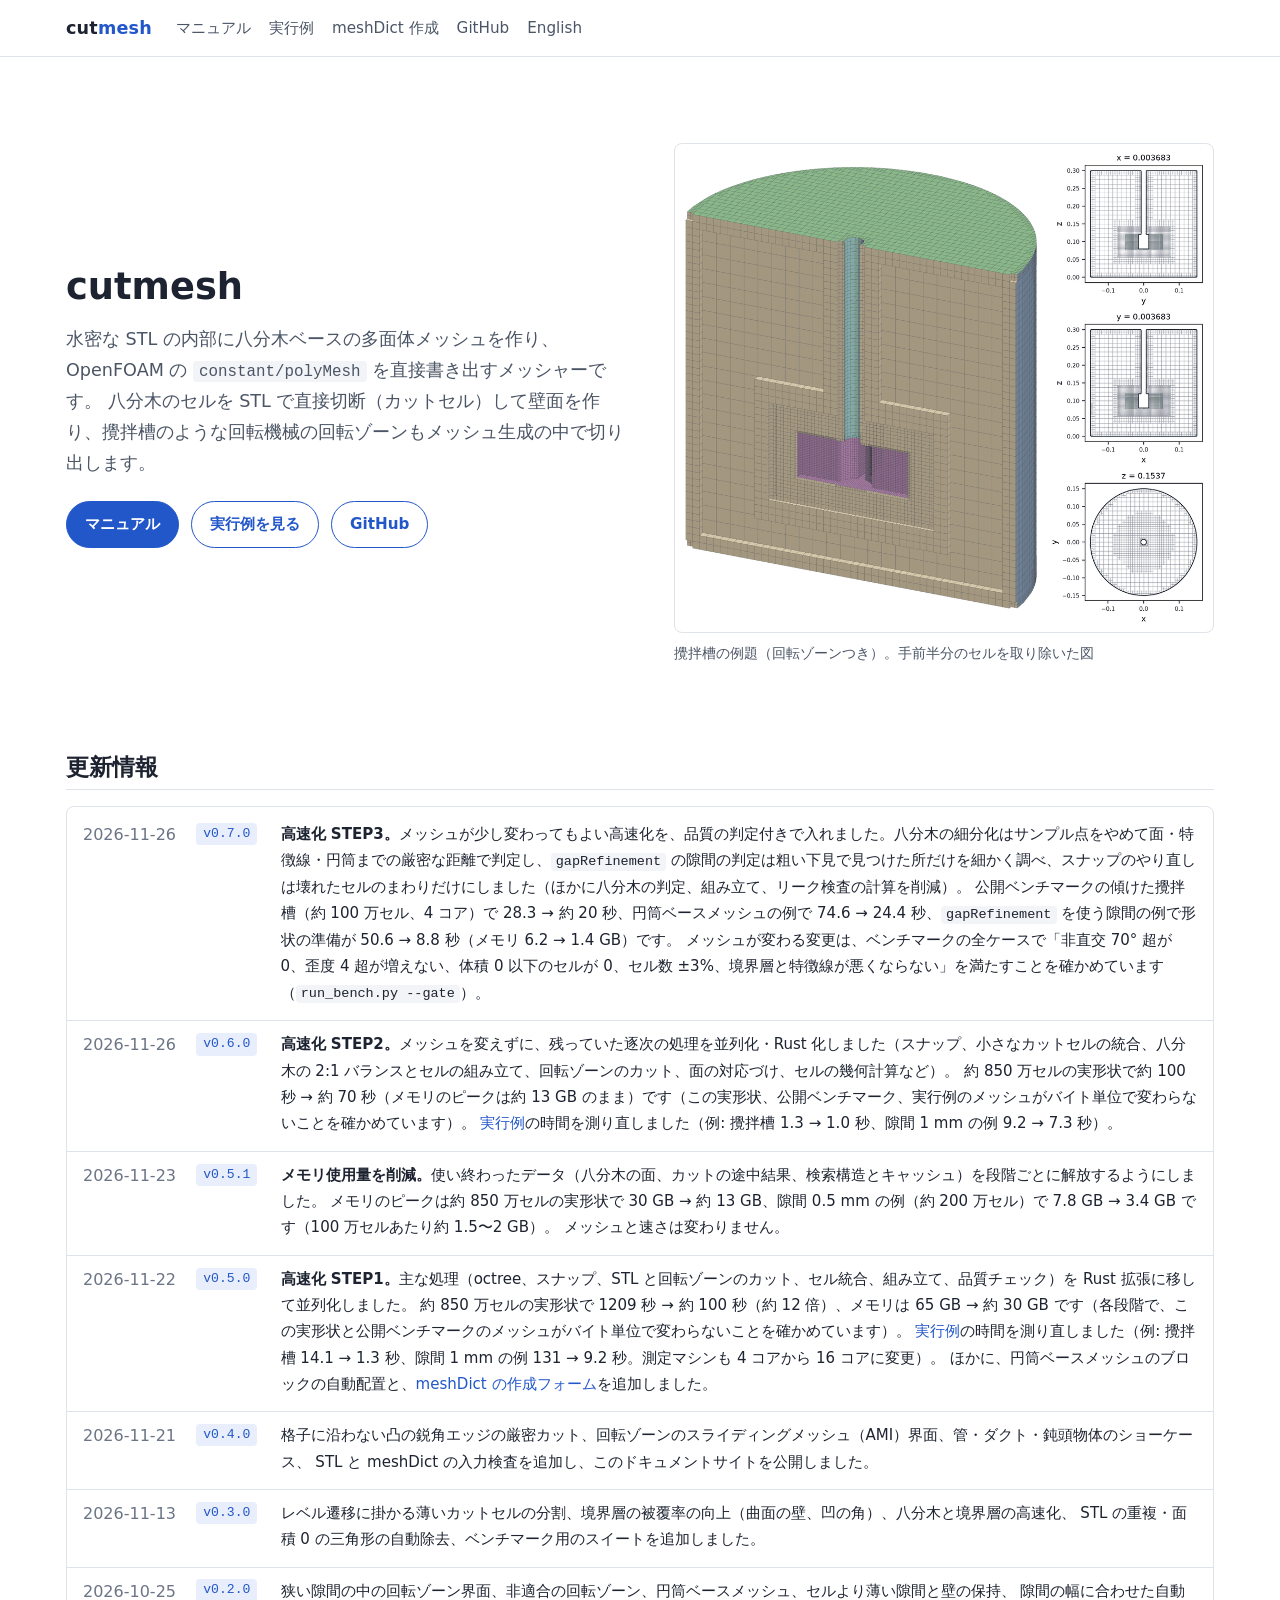
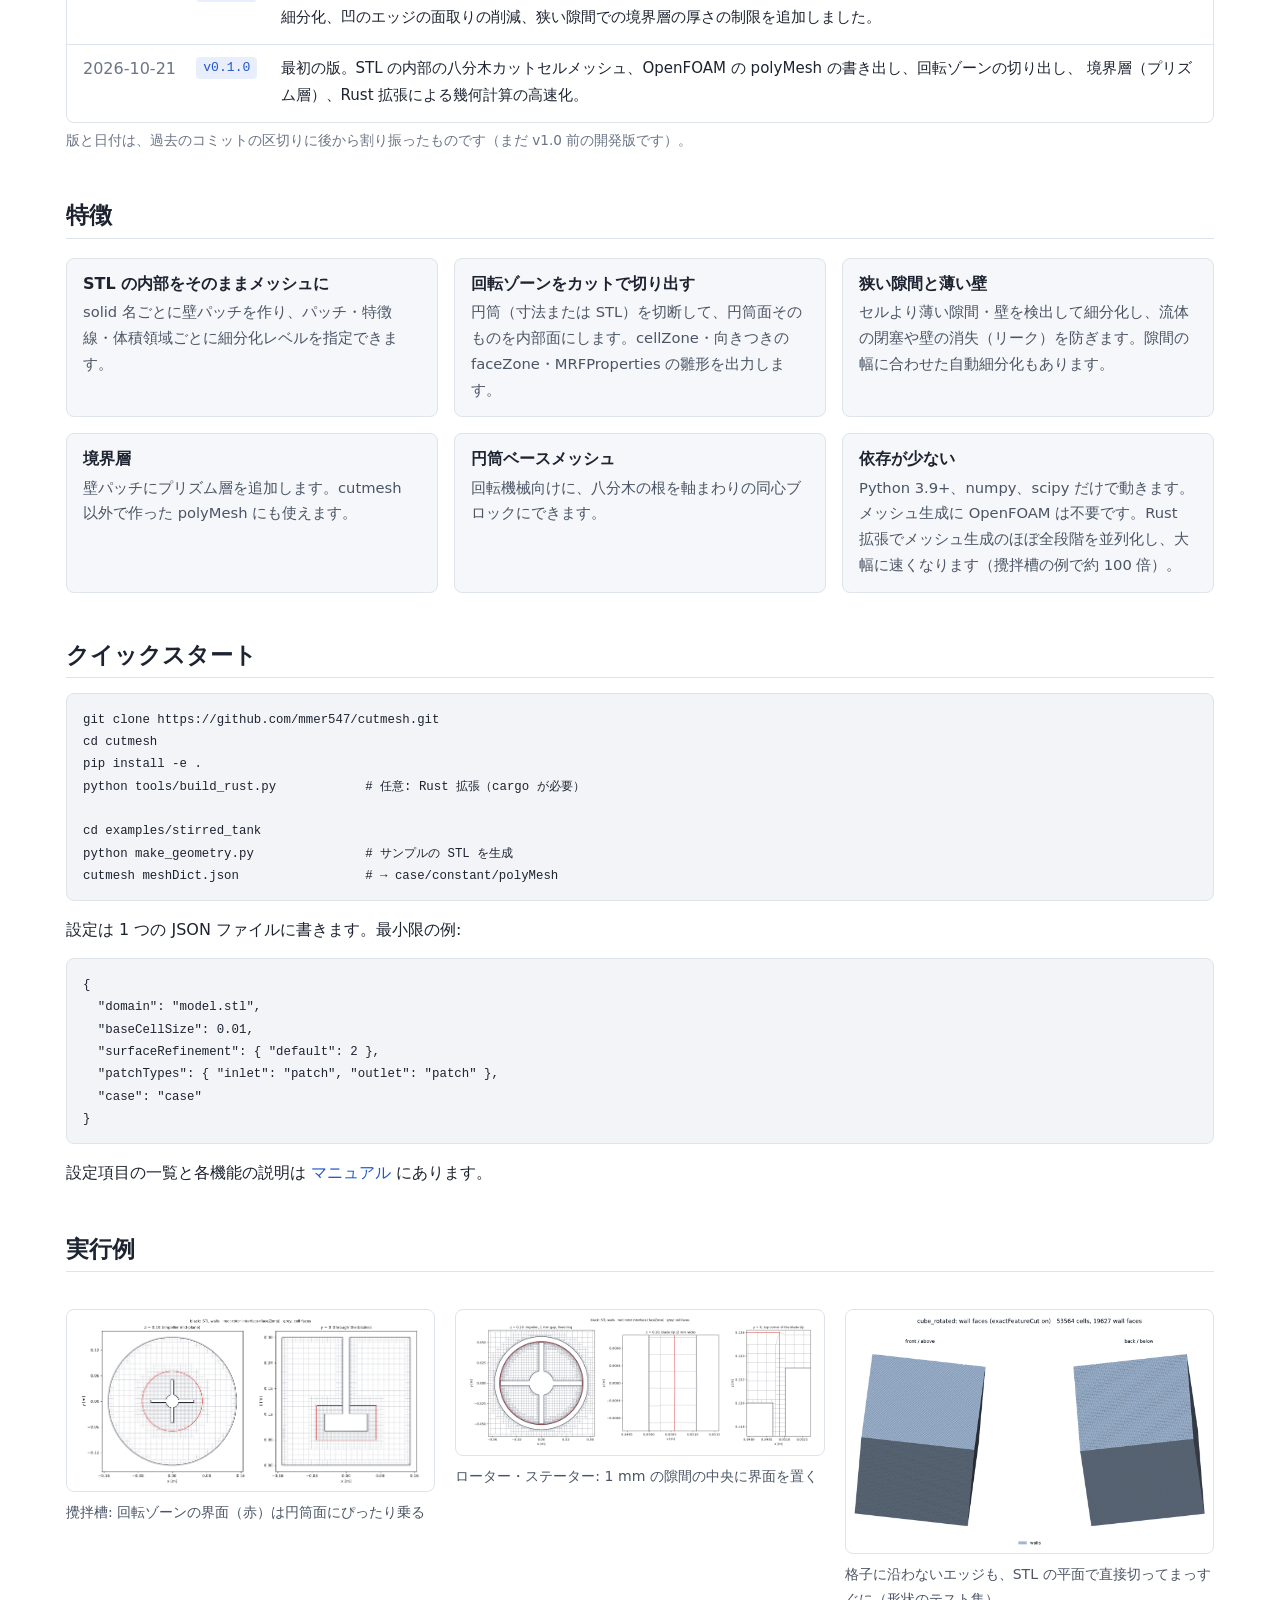
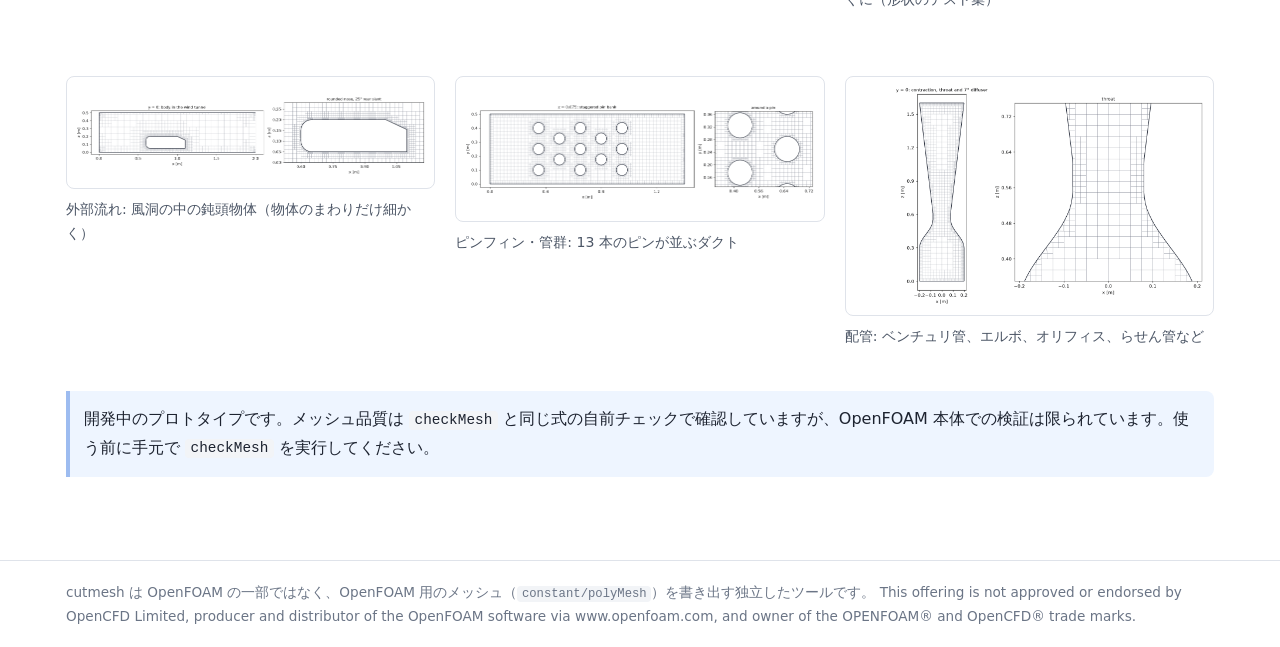
==== docs/index.html @ e9bb9ba9 "docs: v0.7.0 in the news (ja/en), READMEs and PLAN.md Co-Authored-By: Claude Opus 5.5 <noreply@anthr" ====
<!doctype html>
<html lang="ja">
<head>
<meta charset="utf-8">
<meta name="viewport" content="width=device-width, initial-scale=1">
<title>cutmesh — OpenFOAM 用の八分木カットセル・メッシャー</title>
<meta name="description" content="水密な STL の内部に八分木ベースの多面体メッシュを作り、OpenFOAM の polyMesh を直接書き出すメッシャー。回転ゾーン、円筒ベースメッシュ、境界層に対応">
<link rel="stylesheet" href="style.css">
<link rel="alternate" hreflang="en" href="en/index.html">
</head>
<body>
<header class="site-header"><div class="inner">
  <a class="brand" href="index.html">cut<span>mesh</span></a>
  <nav class="site-nav">
    <a href="manual.html">マニュアル</a>
    <a href="examples.html">実行例</a>
    <a href="meshdict.html">meshDict 作成</a>
    <a href="https://github.com/mmer547/cutmesh">GitHub</a>
    <a href="en/index.html" lang="en" hreflang="en">English</a>
  </nav>
</div></header>

<main class="page">
<section class="hero">
  <div>
    <h1>cutmesh</h1>
    <p class="lead">水密な STL の内部に八分木ベースの多面体メッシュを作り、OpenFOAM の <code>constant/polyMesh</code> を直接書き出すメッシャーです。
    八分木のセルを STL で直接切断（カットセル）して壁面を作り、攪拌槽のような回転機械の回転ゾーンもメッシュ生成の中で切り出します。</p>
    <div class="actions">
      <a class="btn primary" href="manual.html">マニュアル</a>
      <a class="btn" href="examples.html">実行例を見る</a>
      <a class="btn" href="https://github.com/mmer547/cutmesh">GitHub</a>
    </div>
  </div>
  <figure>
    <a class="img" href="examples.html#tank"><img src="images/tank_cut.png" alt="攪拌槽のメッシュの 3D 断面図。槽、シャフト、4 枚のパドル翼と、翼のまわりの細かいセル" width="996" height="908"></a>
    <figcaption>攪拌槽の例題（回転ゾーンつき）。手前半分のセルを取り除いた図</figcaption>
  </figure>
</section>

<h2 id="news">更新情報</h2>
<ul class="news">
  <li><time datetime="2026-11-26">2026-11-26</time><span class="ver">v0.7.0</span>
    <p><strong>高速化 STEP3。</strong>メッシュが少し変わってもよい高速化を、品質の判定付きで入れました。八分木の細分化はサンプル点をやめて面・特徴線・円筒までの厳密な距離で判定し、<code>gapRefinement</code> の隙間の判定は粗い下見で見つけた所だけを細かく調べ、スナップのやり直しは壊れたセルのまわりだけにしました（ほかに八分木の判定、組み立て、リーク検査の計算を削減）。
    公開ベンチマークの傾けた攪拌槽（約 100 万セル、4 コア）で 28.3 → 約 20 秒、円筒ベースメッシュの例で 74.6 → 24.4 秒、<code>gapRefinement</code> を使う隙間の例で形状の準備が 50.6 → 8.8 秒（メモリ 6.2 → 1.4 GB）です。
    メッシュが変わる変更は、ベンチマークの全ケースで「非直交 70° 超が 0、歪度 4 超が増えない、体積 0 以下のセルが 0、セル数 ±3%、境界層と特徴線が悪くならない」を満たすことを確かめています（<code>run_bench.py --gate</code>）。</p></li>
  <li><time datetime="2026-11-26">2026-11-26</time><span class="ver">v0.6.0</span>
    <p><strong>高速化 STEP2。</strong>メッシュを変えずに、残っていた逐次の処理を並列化・Rust 化しました（スナップ、小さなカットセルの統合、八分木の 2:1 バランスとセルの組み立て、回転ゾーンのカット、面の対応づけ、セルの幾何計算など）。
    約 850 万セルの実形状で約 100 秒 → 約 70 秒（メモリのピークは約 13 GB のまま）です（この実形状、公開ベンチマーク、実行例のメッシュがバイト単位で変わらないことを確かめています）。
    <a href="examples.html">実行例</a>の時間を測り直しました（例: 攪拌槽 1.3 → 1.0 秒、隙間 1 mm の例 9.2 → 7.3 秒）。</p></li>
  <li><time datetime="2026-11-23">2026-11-23</time><span class="ver">v0.5.1</span>
    <p><strong>メモリ使用量を削減。</strong>使い終わったデータ（八分木の面、カットの途中結果、検索構造とキャッシュ）を段階ごとに解放するようにしました。
    メモリのピークは約 850 万セルの実形状で 30 GB → 約 13 GB、隙間 0.5 mm の例（約 200 万セル）で 7.8 GB → 3.4 GB です（100 万セルあたり約 1.5〜2 GB）。
    メッシュと速さは変わりません。</p></li>
  <li><time datetime="2026-11-22">2026-11-22</time><span class="ver">v0.5.0</span>
    <p><strong>高速化 STEP1。</strong>主な処理（octree、スナップ、STL と回転ゾーンのカット、セル統合、組み立て、品質チェック）を Rust 拡張に移して並列化しました。
    約 850 万セルの実形状で 1209 秒 → 約 100 秒（約 12 倍）、メモリは 65 GB → 約 30 GB です（各段階で、この実形状と公開ベンチマークのメッシュがバイト単位で変わらないことを確かめています）。
    <a href="examples.html">実行例</a>の時間を測り直しました（例: 攪拌槽 14.1 → 1.3 秒、隙間 1 mm の例 131 → 9.2 秒。測定マシンも 4 コアから 16 コアに変更）。
    ほかに、円筒ベースメッシュのブロックの自動配置と、<a href="meshdict.html">meshDict の作成フォーム</a>を追加しました。</p></li>
  <li><time datetime="2026-11-21">2026-11-21</time><span class="ver">v0.4.0</span>
    <p>格子に沿わない凸の鋭角エッジの厳密カット、回転ゾーンのスライディングメッシュ（AMI）界面、管・ダクト・鈍頭物体のショーケース、
    STL と meshDict の入力検査を追加し、このドキュメントサイトを公開しました。</p></li>
  <li><time datetime="2026-11-13">2026-11-13</time><span class="ver">v0.3.0</span>
    <p>レベル遷移に掛かる薄いカットセルの分割、境界層の被覆率の向上（曲面の壁、凹の角）、八分木と境界層の高速化、
    STL の重複・面積 0 の三角形の自動除去、ベンチマーク用のスイートを追加しました。</p></li>
  <li><time datetime="2026-10-25">2026-10-25</time><span class="ver">v0.2.0</span>
    <p>狭い隙間の中の回転ゾーン界面、非適合の回転ゾーン、円筒ベースメッシュ、セルより薄い隙間と壁の保持、
    隙間の幅に合わせた自動細分化、凹のエッジの面取りの削減、狭い隙間での境界層の厚さの制限を追加しました。</p></li>
  <li><time datetime="2026-10-21">2026-10-21</time><span class="ver">v0.1.0</span>
    <p>最初の版。STL の内部の八分木カットセルメッシュ、OpenFOAM の polyMesh の書き出し、回転ゾーンの切り出し、
    境界層（プリズム層）、Rust 拡張による幾何計算の高速化。</p></li>
</ul>
<p class="news-note">版と日付は、過去のコミットの区切りに後から割り振ったものです（まだ v1.0 前の開発版です）。</p>

<h2>特徴</h2>
<div class="cards">
  <div class="card"><h3>STL の内部をそのままメッシュに</h3><p>solid 名ごとに壁パッチを作り、パッチ・特徴線・体積領域ごとに細分化レベルを指定できます。</p></div>
  <div class="card"><h3>回転ゾーンをカットで切り出す</h3><p>円筒（寸法または STL）を切断して、円筒面そのものを内部面にします。cellZone・向きつきの faceZone・MRFProperties の雛形を出力します。</p></div>
  <div class="card"><h3>狭い隙間と薄い壁</h3><p>セルより薄い隙間・壁を検出して細分化し、流体の閉塞や壁の消失（リーク）を防ぎます。隙間の幅に合わせた自動細分化もあります。</p></div>
  <div class="card"><h3>境界層</h3><p>壁パッチにプリズム層を追加します。cutmesh 以外で作った polyMesh にも使えます。</p></div>
  <div class="card"><h3>円筒ベースメッシュ</h3><p>回転機械向けに、八分木の根を軸まわりの同心ブロックにできます。</p></div>
  <div class="card"><h3>依存が少ない</h3><p>Python 3.9+、numpy、scipy だけで動きます。メッシュ生成に OpenFOAM は不要です。Rust 拡張でメッシュ生成のほぼ全段階を並列化し、大幅に速くなります（攪拌槽の例で約 100 倍）。</p></div>
</div>

<h2>クイックスタート</h2>
<pre><code>git clone https://github.com/mmer547/cutmesh.git
cd cutmesh
pip install -e .
python tools/build_rust.py            # 任意: Rust 拡張（cargo が必要）

cd examples/stirred_tank
python make_geometry.py               # サンプルの STL を生成
cutmesh meshDict.json                 # → case/constant/polyMesh</code></pre>
<p>設定は 1 つの JSON ファイルに書きます。最小限の例:</p>
<pre><code>{
  "domain": "model.stl",
  "baseCellSize": 0.01,
  "surfaceRefinement": { "default": 2 },
  "patchTypes": { "inlet": "patch", "outlet": "patch" },
  "case": "case"
}</code></pre>
<p>設定項目の一覧と各機能の説明は <a href="manual.html">マニュアル</a> にあります。</p>

<h2>実行例</h2>
<div class="grid three">
  <figure>
    <a class="img" href="examples.html#tank"><img src="images/tank_slices.png" alt="攪拌槽の水平断面と鉛直断面。赤い線が回転ゾーンの界面" loading="lazy"></a>
    <figcaption>攪拌槽: 回転ゾーンの界面（赤）は円筒面にぴったり乗る</figcaption>
  </figure>
  <figure>
    <a class="img" href="examples.html#stator"><img src="images/stator_gap.png" alt="翼の先端と固定リングの間の 1 mm の隙間の拡大図" loading="lazy"></a>
    <figcaption>ローター・ステーター: 1 mm の隙間の中央に界面を置く</figcaption>
  </figure>
  <figure>
    <a class="img" href="examples.html#tilted-edges"><img src="images/shape_cube_rotated_walls.png" alt="格子に対して傾いた立方体の壁面のメッシュ。エッジがまっすぐ" loading="lazy"></a>
    <figcaption>格子に沿わないエッジも、STL の平面で直接切ってまっすぐに（形状のテスト集）</figcaption>
  </figure>
  <figure>
    <a class="img" href="examples.html#showcase"><img src="images/showcase_body_in_tunnel.png" alt="風洞の中の物体の縦断面" loading="lazy"></a>
    <figcaption>外部流れ: 風洞の中の鈍頭物体（物体のまわりだけ細かく）</figcaption>
  </figure>
  <figure>
    <a class="img" href="examples.html#showcase"><img src="images/showcase_pin_fins.png" alt="ピンの千鳥配列の水平断面" loading="lazy"></a>
    <figcaption>ピンフィン・管群: 13 本のピンが並ぶダクト</figcaption>
  </figure>
  <figure>
    <a class="img" href="examples.html#showcase"><img src="images/showcase_venturi.png" alt="ベンチュリ管の縦断面" loading="lazy"></a>
    <figcaption>配管: ベンチュリ管、エルボ、オリフィス、らせん管など</figcaption>
  </figure>
</div>

<div class="note">
  <p>開発中のプロトタイプです。メッシュ品質は <code>checkMesh</code> と同じ式の自前チェックで確認していますが、OpenFOAM 本体での検証は限られています。使う前に手元で <code>checkMesh</code> を実行してください。</p>
</div>
</main>

<footer class="site-footer"><div class="inner">
  cutmesh は OpenFOAM の一部ではなく、OpenFOAM 用のメッシュ（<code>constant/polyMesh</code>）を書き出す独立したツールです。
  This offering is not approved or endorsed by OpenCFD Limited, producer and distributor of the OpenFOAM software via www.openfoam.com,
  and owner of the OPENFOAM® and OpenCFD® trade marks.
</div></footer>
</body>
</html>
---- docs/style.css ----
/* cutmesh documentation site */
:root {
  --bg: #ffffff;
  --bg-soft: #f5f7fa;
  --bg-code: #f2f4f7;
  --fg: #1d2330;
  --fg-soft: #4b5565;
  --fg-faint: #6b7586;
  --line: #dfe3ea;
  --accent: #2257c9;
  --accent-soft: #e8eefb;
  --warn-bg: #fff6e0;
  --warn-line: #e8c46a;
  --note-bg: #eef5ff;
  --note-line: #9dbcf0;
  --radius: 8px;
  --mono: ui-monospace, "SFMono-Regular", "Cascadia Mono", Menlo, Consolas, monospace;
  --sans: system-ui, -apple-system, "Segoe UI", "Hiragino Sans", "Hiragino Kaku Gothic ProN",
          "Noto Sans JP", "Yu Gothic UI", Meiryo, sans-serif;
  color-scheme: light;
}
@media (prefers-color-scheme: dark) {
  :root:not([data-theme="light"]) {
    --bg: #12151b; --bg-soft: #1a1e26; --bg-code: #1e232c;
    --fg: #e4e7ec; --fg-soft: #b3bac6; --fg-faint: #8a93a3; --line: #2d333e;
    --accent: #7fa7ff; --accent-soft: #1f2a40;
    --warn-bg: #2d2615; --warn-line: #8a6d24; --note-bg: #17233a; --note-line: #3c5d94;
    color-scheme: dark;
  }
}
:root[data-theme="dark"] {
  --bg: #12151b; --bg-soft: #1a1e26; --bg-code: #1e232c;
  --fg: #e4e7ec; --fg-soft: #b3bac6; --fg-faint: #8a93a3; --line: #2d333e;
  --accent: #7fa7ff; --accent-soft: #1f2a40;
  --warn-bg: #2d2615; --warn-line: #8a6d24; --note-bg: #17233a; --note-line: #3c5d94;
  color-scheme: dark;
}

* { box-sizing: border-box; }
html { -webkit-text-size-adjust: 100%; scroll-padding-top: 72px; }
body {
  margin: 0; background: var(--bg); color: var(--fg);
  font-family: var(--sans); font-size: 16px; line-height: 1.75;
}
a { color: var(--accent); text-decoration: none; }
a:hover { text-decoration: underline; }
img { max-width: 100%; height: auto; display: block; }
code, pre, kbd { font-family: var(--mono); font-size: 0.9em; }
:not(pre) > code {
  background: var(--bg-code); padding: 0.1em 0.38em; border-radius: 4px; overflow-wrap: anywhere;
}
pre {
  background: var(--bg-code); border: 1px solid var(--line); border-radius: var(--radius);
  padding: 14px 16px; overflow-x: auto; line-height: 1.55; margin: 1em 0;
}
pre code { font-size: 0.86em; }
h1, h2, h3 { line-height: 1.35; margin: 2em 0 0.6em; }
h1 { font-size: 2rem; margin-top: 0.4em; }
h2 { font-size: 1.45rem; padding-bottom: 0.3em; border-bottom: 1px solid var(--line); }
h3 { font-size: 1.15rem; }
p, ul, ol { margin: 0.7em 0; }
li { margin: 0.25em 0; }

/* header */
.site-header {
  position: sticky; top: 0; z-index: 10; background: color-mix(in srgb, var(--bg) 92%, transparent);
  backdrop-filter: blur(6px); border-bottom: 1px solid var(--line);
}
.site-header .inner {
  max-width: 1180px; margin: 0 auto; padding: 6px 16px; min-height: 56px;
  display: flex; align-items: center; gap: 24px;
}
.brand { font-weight: 700; font-size: 1.1rem; color: var(--fg); letter-spacing: 0.01em; }
.brand span { color: var(--accent); }
.site-nav { display: flex; gap: 18px; flex-wrap: wrap; font-size: 0.95rem; }
.site-nav a { color: var(--fg-soft); }
.site-nav a[aria-current="page"] { color: var(--fg); font-weight: 600; }
.site-nav .gh { margin-left: auto; }
.header-spacer { flex: 1; }

/* layout */
.page { max-width: 1180px; margin: 0 auto; padding: 24px 16px 64px; }
.doc { display: grid; grid-template-columns: 220px minmax(0, 1fr); gap: 40px; }
.toc {
  position: sticky; top: 76px; align-self: start; max-height: calc(100vh - 96px); overflow-y: auto;
  font-size: 0.9rem; border-right: 1px solid var(--line); padding-right: 16px;
}
.toc strong { display: block; margin-bottom: 6px; color: var(--fg-faint); font-size: 0.78rem;
  letter-spacing: 0.06em; text-transform: uppercase; }
.toc ol { list-style: none; padding: 0; margin: 0; }
.toc li { margin: 0; }
.toc a { display: block; padding: 3px 0; color: var(--fg-soft); }
.toc ol ol a { padding-left: 12px; font-size: 0.86rem; }
.content { min-width: 0; }
.content > h2:first-child { margin-top: 0.3em; }

/* tables */
.table-wrap { overflow-x: auto; margin: 1em 0; border: 1px solid var(--line); border-radius: var(--radius); }
table { border-collapse: collapse; width: 100%; font-size: 0.9rem; }
th, td { text-align: left; vertical-align: top; padding: 8px 12px; border-bottom: 1px solid var(--line); }
th { background: var(--bg-soft); font-weight: 600; white-space: nowrap; }
tr:last-child td { border-bottom: none; }
td:first-child code { white-space: nowrap; }
td.num, th.num { text-align: right; font-variant-numeric: tabular-nums; white-space: nowrap; }

/* callouts */
.note, .warn { border-left: 4px solid; border-radius: 0 var(--radius) var(--radius) 0; padding: 10px 14px; margin: 1.2em 0; }
.note { background: var(--note-bg); border-color: var(--note-line); }
.warn { background: var(--warn-bg); border-color: var(--warn-line); }
.note p, .warn p { margin: 0.3em 0; }

/* hero */
.hero { padding: 40px 0 16px; display: grid; grid-template-columns: minmax(0, 1.05fr) minmax(0, 1fr); gap: 40px; align-items: center; }
.hero h1 { font-size: 2.3rem; margin: 0 0 0.3em; }
.hero .lead { font-size: 1.1rem; color: var(--fg-soft); }
.hero .actions { display: flex; gap: 12px; flex-wrap: wrap; margin-top: 1.4em; }
.btn {
  display: inline-block; padding: 9px 18px; border-radius: 999px; font-weight: 600; font-size: 0.95rem;
  border: 1px solid var(--accent); color: var(--accent);
}
.btn.primary { background: var(--accent); color: var(--bg); }
.btn:hover { text-decoration: none; filter: brightness(1.08); }

/* figures: mesh pictures are drawn on white, keep a white card in dark mode */
figure { margin: 1.4em 0; }
figure .img {
  background: #fff; border: 1px solid var(--line); border-radius: var(--radius); padding: 6px; overflow: hidden;
}
figure a.img { display: block; }
figcaption { font-size: 0.88rem; color: var(--fg-soft); margin-top: 8px; }
.grid { display: grid; gap: 20px; }
.grid.two { grid-template-columns: repeat(2, minmax(0, 1fr)); }
.grid.three { grid-template-columns: repeat(3, minmax(0, 1fr)); }
/* update history (top page) */
.news { list-style: none; padding: 0; margin: 1em 0 0.4em; border: 1px solid var(--line); border-radius: var(--radius); }
.news li { display: grid; grid-template-columns: 6.2em 4.4em minmax(0, 1fr); gap: 4px 14px; padding: 10px 16px; border-top: 1px solid var(--line); }
.news li:first-child { border-top: 0; }
.news time { color: var(--fg-faint); font-variant-numeric: tabular-nums; }
.news .ver { justify-self: start; align-self: start; margin-top: 0.15em; padding: 0 7px; border-radius: 4px;
  font-family: var(--mono); font-size: 0.82rem; line-height: 1.7; color: var(--accent); background: var(--accent-soft); }
.news p { margin: 0; font-size: 0.94rem; }
.news-note { margin: 0 0 1.6em; font-size: 0.85rem; color: var(--fg-faint); }

.cards { display: grid; grid-template-columns: repeat(3, minmax(0, 1fr)); gap: 16px; margin: 1.2em 0; }
.card { border: 1px solid var(--line); border-radius: var(--radius); padding: 14px 16px; background: var(--bg-soft); }
.card h3 { margin: 0 0 0.3em; font-size: 1rem; }
.card p { margin: 0; font-size: 0.92rem; color: var(--fg-soft); }

/* example sections */
.cmd-label { font-weight: 600; font-size: 0.92rem; margin: 1.1em 0 -0.4em; color: var(--fg-soft); }
.example { margin: 2.4em 0; }
.stats { display: flex; gap: 10px; flex-wrap: wrap; margin: 0.6em 0; padding: 0; list-style: none; }
.stats li { margin: 0; font-size: 0.86rem; background: var(--accent-soft); color: var(--fg); border-radius: 999px; padding: 2px 12px; }
details { border: 1px solid var(--line); border-radius: var(--radius); padding: 6px 14px; margin: 1em 0; }
details summary { cursor: pointer; font-weight: 600; font-size: 0.95rem; }
details pre { margin: 0.6em 0 0.4em; }

.site-footer { border-top: 1px solid var(--line); color: var(--fg-faint); font-size: 0.85rem; }
.site-footer .inner { max-width: 1180px; margin: 0 auto; padding: 20px 16px; }

@media (max-width: 900px) {
  .doc { grid-template-columns: minmax(0, 1fr); }
  .toc { position: static; max-height: none; border-right: none; border-bottom: 1px solid var(--line);
    padding: 0 0 12px; }
  .hero { grid-template-columns: minmax(0, 1fr); padding-top: 24px; }
  .cards, .grid.three { grid-template-columns: minmax(0, 1fr); }
  .news li { grid-template-columns: auto minmax(0, 1fr); }
  .news p { grid-column: 1 / -1; }
}
@media (max-width: 640px) {
  .grid.two { grid-template-columns: minmax(0, 1fr); }
  .hero h1 { font-size: 1.8rem; }
  h1 { font-size: 1.6rem; }
  .site-header .inner { gap: 14px; }
  .site-nav { gap: 4px 12px; font-size: 0.9rem; }
  .brand { font-size: 1rem; }
}
@media (max-width: 420px) {
  html { scroll-padding-top: 106px; }
}

/* examples: figures with a "with boundary layers" variant (switched by examples.js) */
.vfig .only-layers, .vfig.layers-on .only-plain { display: none; }
.vfig.layers-on a.img.only-layers { display: block; }
.vfig.layers-on span.only-layers { display: inline; }
.vswitch {
  display: inline-flex; border: 1px solid var(--line); border-radius: 999px; overflow: hidden;
  font-size: 0.8rem; line-height: 1.6; vertical-align: middle;
}
.vfig > .vswitch { margin-bottom: 6px; }
.vswitch button {
  border: 0; margin: 0; background: transparent; color: var(--fg-soft); padding: 2px 12px;
  font: inherit; cursor: pointer;
}
.vswitch button + button { border-left: 1px solid var(--line); }
.vswitch button[aria-pressed="true"] { background: var(--accent); color: var(--bg); }
.vswitch button:focus-visible { outline: 2px solid var(--accent); outline-offset: -2px; }
.layer-switch { display: flex; align-items: center; gap: 10px; margin: 1em 0; font-size: 0.9rem; color: var(--fg-soft); }
.layer-switch[hidden] { display: none; }

/* meshDict form (meshdict.html, meshdict.js) */
.mdf-lead { color: var(--fg-soft); max-width: 60em; }
.mdf-toolbar { display: flex; flex-wrap: wrap; align-items: center; gap: 10px 14px; margin: 1.2em 0 0.3em; }
.mdf-toolbar-sep { flex: 1; }
.mdf-filebtn { cursor: pointer; }
.mdf-filebtn:focus-within { outline: 2px solid var(--accent); outline-offset: 2px; }
button.btn { background: transparent; font: inherit; font-weight: 600; font-size: 0.95rem; cursor: pointer; }
button.btn.primary { background: var(--accent); }
.btn.mdf-plain { border-color: var(--line); color: var(--fg-soft); }
.btn.mdf-small { padding: 4px 12px; font-size: 0.85rem; }
.mdf-select { display: inline-flex; align-items: center; gap: 8px; font-size: 0.92rem; color: var(--fg-soft); }
.mdf-check { display: inline-flex; align-items: center; gap: 6px; font-size: 0.92rem; color: var(--fg-soft); cursor: pointer; }
.mdf-drop-hint { margin: 0 0 1em; font-size: 0.82rem; color: var(--fg-faint); }
.mdf select, .mdf-toolbar select, .mdf-text, .mdf-textarea {
  font: inherit; font-size: 0.92rem; color: var(--fg); background: var(--bg);
  border: 1px solid var(--line); border-radius: 6px; padding: 5px 8px; min-width: 0;
}
.mdf-text:focus, .mdf-textarea:focus, .mdf select:focus { outline: 2px solid var(--accent); outline-offset: -1px; border-color: var(--accent); }
.mdf-text:disabled { opacity: 0.5; }
.mdf-num { font-family: var(--mono); font-size: 0.88rem; }
.mdf-textarea { width: 100%; font-family: var(--mono); font-size: 0.85rem; resize: vertical; }
.mdf-bad { border-color: #d14343; }

.mdf { display: grid; grid-template-columns: minmax(0, 1fr) minmax(0, 480px); gap: 32px; align-items: start; }
.mdf-group { margin: 0 0 28px; }
.mdf-group h2 { margin: 0 0 10px; font-size: 1.2rem; display: flex; align-items: baseline; gap: 10px; }
.mdf-doc { font-size: 0.8rem; font-weight: 400; }
.mdf-field { display: grid; grid-template-columns: 210px minmax(0, 1fr); gap: 2px 16px; padding: 10px 0; border-bottom: 1px solid var(--line); }
.mdf-label { display: flex; flex-wrap: wrap; align-items: center; gap: 6px; padding-top: 4px; }
.mdf-label code { font-weight: 600; }
.mdf-req, .mdf-adv { font-size: 0.7rem; border-radius: 999px; padding: 0 7px; line-height: 1.6; }
.mdf-req { background: var(--accent); color: var(--bg); }
.mdf-adv { border: 1px solid var(--line); color: var(--fg-faint); }
.mdf-input { min-width: 0; }
.mdf-input > .mdf-text, .mdf-input > select { width: 100%; max-width: 320px; }
.mdf-help { grid-column: 2; font-size: 0.83rem; color: var(--fg-soft); line-height: 1.6; }
.mdf-default { margin-left: 8px; color: var(--fg-faint); white-space: nowrap; }
.mdf-hidden-note { font-size: 0.83rem; color: var(--fg-faint); margin: 8px 0 0; }
.mdf-vec { display: grid; grid-template-columns: repeat(3, minmax(0, 110px)); gap: 6px; }
.mdf-inline { display: flex; flex-wrap: wrap; align-items: center; gap: 10px; }
.mdf-inline .mdf-text { width: 160px; }
.mdf-map { display: grid; gap: 6px; }
.mdf-maprow { display: grid; grid-template-columns: minmax(0, 200px) minmax(0, 120px) auto; gap: 6px; align-items: center; }
.mdf-mapadd { display: flex; flex-wrap: wrap; gap: 14px; }
.mdf-link { border: 0; background: none; padding: 2px 0; color: var(--accent); font: inherit; font-size: 0.88rem; cursor: pointer; }
.mdf-link:hover { text-decoration: underline; }
.mdf-x {
  border: 1px solid var(--line); background: var(--bg); color: var(--fg-faint); border-radius: 6px;
  width: 28px; height: 28px; line-height: 1; font-size: 1rem; cursor: pointer;
}
.mdf-x:hover { color: #d14343; border-color: #d14343; }
.mdf-list .mdf-text { width: 100%; max-width: 420px; }
.mdf-chips { display: flex; flex-wrap: wrap; gap: 6px; margin-top: 6px; }
.mdf-chip {
  border: 1px solid var(--line); background: var(--bg-soft); color: var(--fg-soft); border-radius: 999px;
  padding: 1px 10px; font: inherit; font-size: 0.8rem; cursor: pointer;
}
.mdf-chip[aria-pressed="true"] { background: var(--accent); border-color: var(--accent); color: var(--bg); }

/* nested objects and lists of objects span the whole width */
.mdf-sub, .mdf-listfield { grid-template-columns: minmax(0, 1fr); }
.mdf-sub > .mdf-help, .mdf-listfield > .mdf-help { grid-column: 1; }
.mdf-subhead { display: flex; flex-wrap: wrap; align-items: center; gap: 8px 16px; }
.mdf-subhead .mdf-label { padding-top: 0; }
.mdf-subbody, .mdf-card { border-left: 3px solid var(--accent-soft); padding-left: 14px; margin-top: 6px; }
.mdf-subbody .mdf-field, .mdf-card .mdf-field { grid-template-columns: 180px minmax(0, 1fr); }
.mdf-subbody .mdf-sub, .mdf-card .mdf-sub { grid-template-columns: minmax(0, 1fr); }
.mdf-subbody .mdf-field:last-child, .mdf-card .mdf-field:last-child { border-bottom: 0; }
.mdf-card { background: var(--bg-soft); border-radius: 0 var(--radius) var(--radius) 0; padding: 8px 14px; margin: 10px 0; }
.mdf-cardhead { display: flex; justify-content: space-between; align-items: center; }
.mdf-shape { display: flex; flex-wrap: wrap; gap: 14px; align-items: center; padding: 6px 0; font-size: 0.92rem; }
.mdf-shape-label { color: var(--fg-soft); }
.mdf-listfield > .btn { justify-self: start; margin-top: 6px; }

/* output */
.mdf-out {
  position: sticky; top: 72px; border: 1px solid var(--line); border-radius: var(--radius);
  background: var(--bg-soft); padding: 12px 14px; max-height: calc(100vh - 88px); overflow: auto;
}
.mdf-out-head { display: flex; align-items: center; justify-content: space-between; gap: 8px; flex-wrap: wrap; }
.mdf-out-actions { display: flex; gap: 8px; }
.mdf-json { margin: 10px 0; max-height: 60vh; background: var(--bg); }
.mdf-cmd { margin: 4px 0 0; background: var(--bg); }
.mdf-run { font-size: 0.83rem; color: var(--fg-soft); margin: 8px 0 0; }
.mdf-issues { list-style: none; padding: 0; margin: 10px 0 0; font-size: 0.85rem; line-height: 1.5; }
.mdf-issues li { margin: 4px 0; padding: 4px 8px 4px 10px; border-left: 3px solid; border-radius: 0 6px 6px 0; overflow-wrap: anywhere; }
.mdf-issues .mdf-error { border-color: #d14343; background: color-mix(in srgb, #d14343 10%, transparent); }
.mdf-issues .mdf-warn { border-color: var(--warn-line); background: var(--warn-bg); }
.mdf-issues .mdf-info { border-color: var(--note-line); background: var(--note-bg); }
.mdf-issues .mdf-ok { border-color: #3a9a5b; background: color-mix(in srgb, #3a9a5b 10%, transparent); }

/* STL facts */
.mdf-stlinfo { border: 1px solid var(--line); border-radius: var(--radius); padding: 10px 14px; margin: 0 0 20px; background: var(--bg-soft); }
.mdf-stlhead { display: flex; justify-content: space-between; align-items: center; }
.mdf-facts { display: grid; grid-template-columns: max-content minmax(0, 1fr); gap: 2px 16px; margin: 6px 0; font-size: 0.9rem; }
.mdf-facts dt { color: var(--fg-soft); }
.mdf-facts dd { margin: 0; overflow-wrap: anywhere; }
.mdf-muted { color: var(--fg-faint); font-size: 0.85em; margin-left: 4px; }
.mdf-sugg { display: flex; flex-wrap: wrap; align-items: center; gap: 6px; font-size: 0.88rem; color: var(--fg-soft); }

@media (max-width: 1000px) {
  .mdf { grid-template-columns: minmax(0, 1fr); }
  .mdf-out { position: static; max-height: none; }
}
@media (max-width: 640px) {
  .mdf-field, .mdf-subbody .mdf-field, .mdf-card .mdf-field { grid-template-columns: minmax(0, 1fr); }
  .mdf-help { grid-column: 1; }
  .mdf-maprow { grid-template-columns: minmax(0, 1fr) minmax(0, 90px) auto; }
  .mdf-toolbar-sep { display: none; }
}
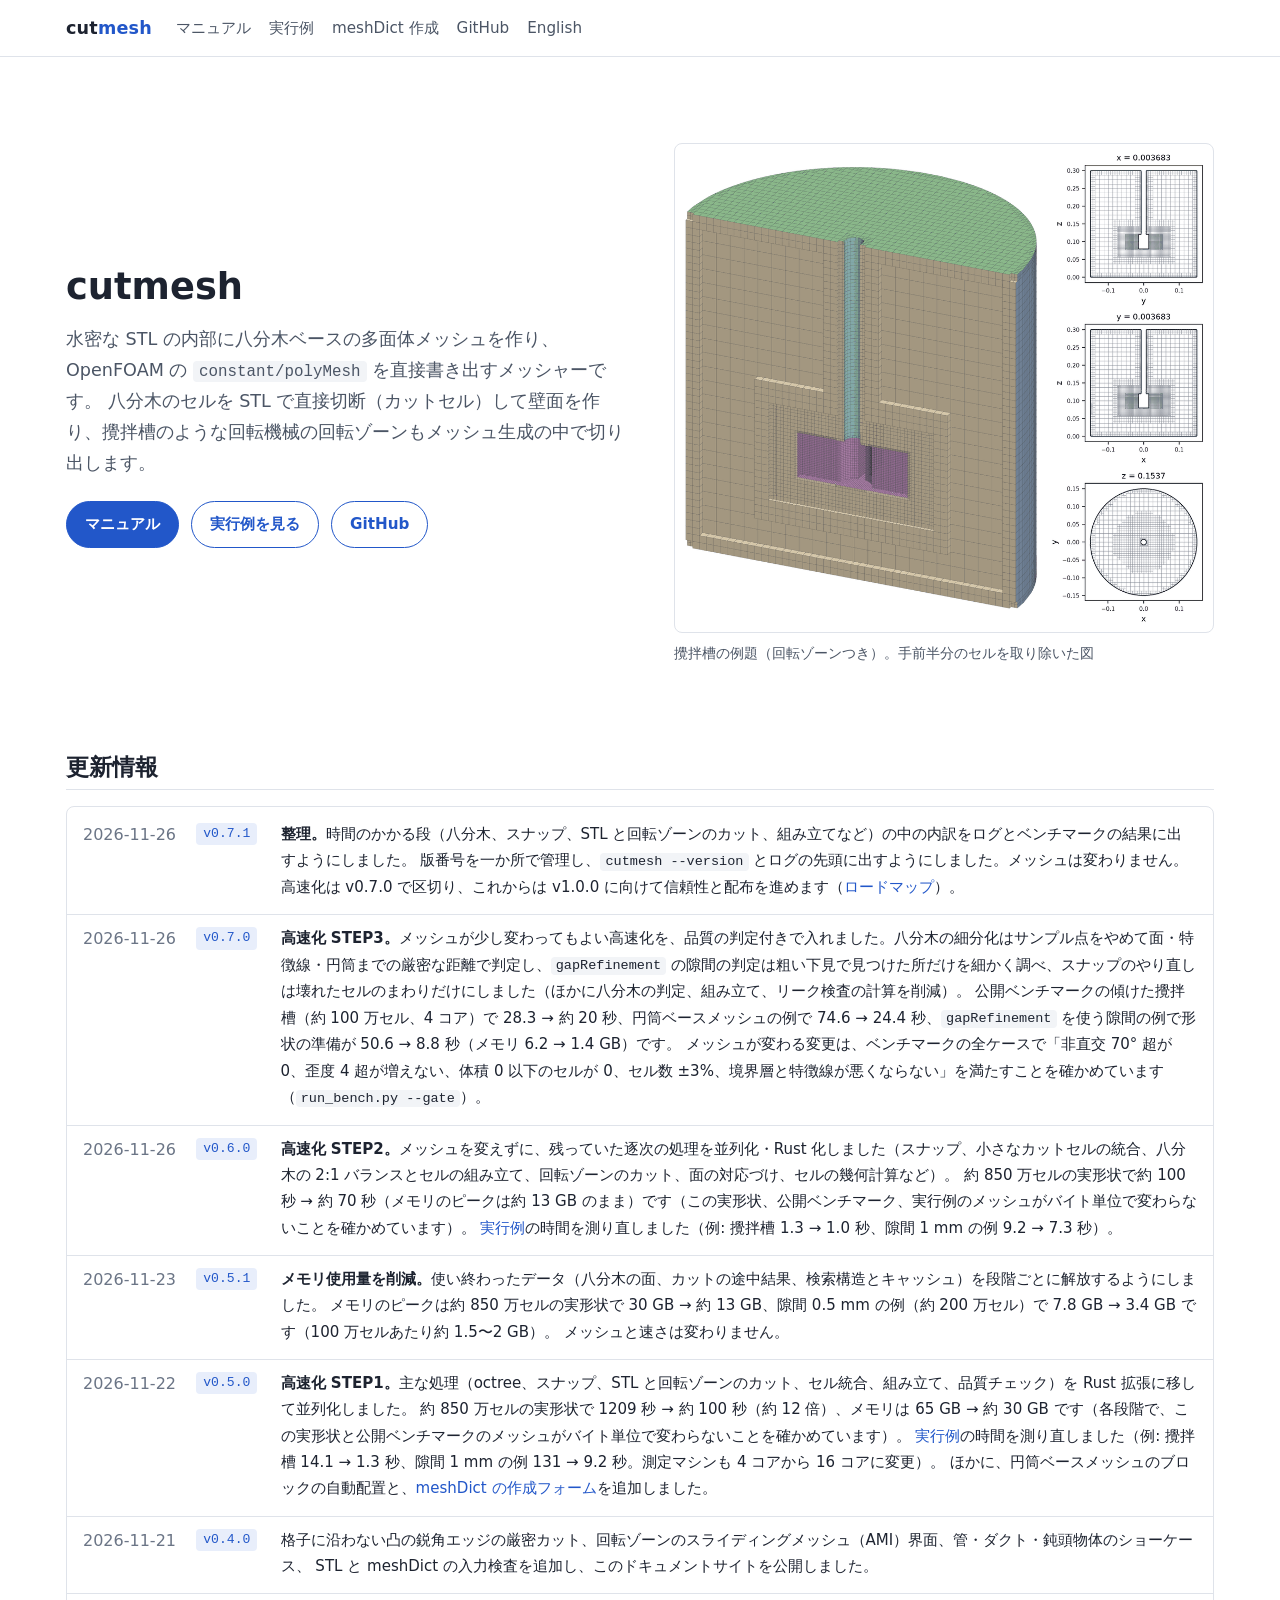
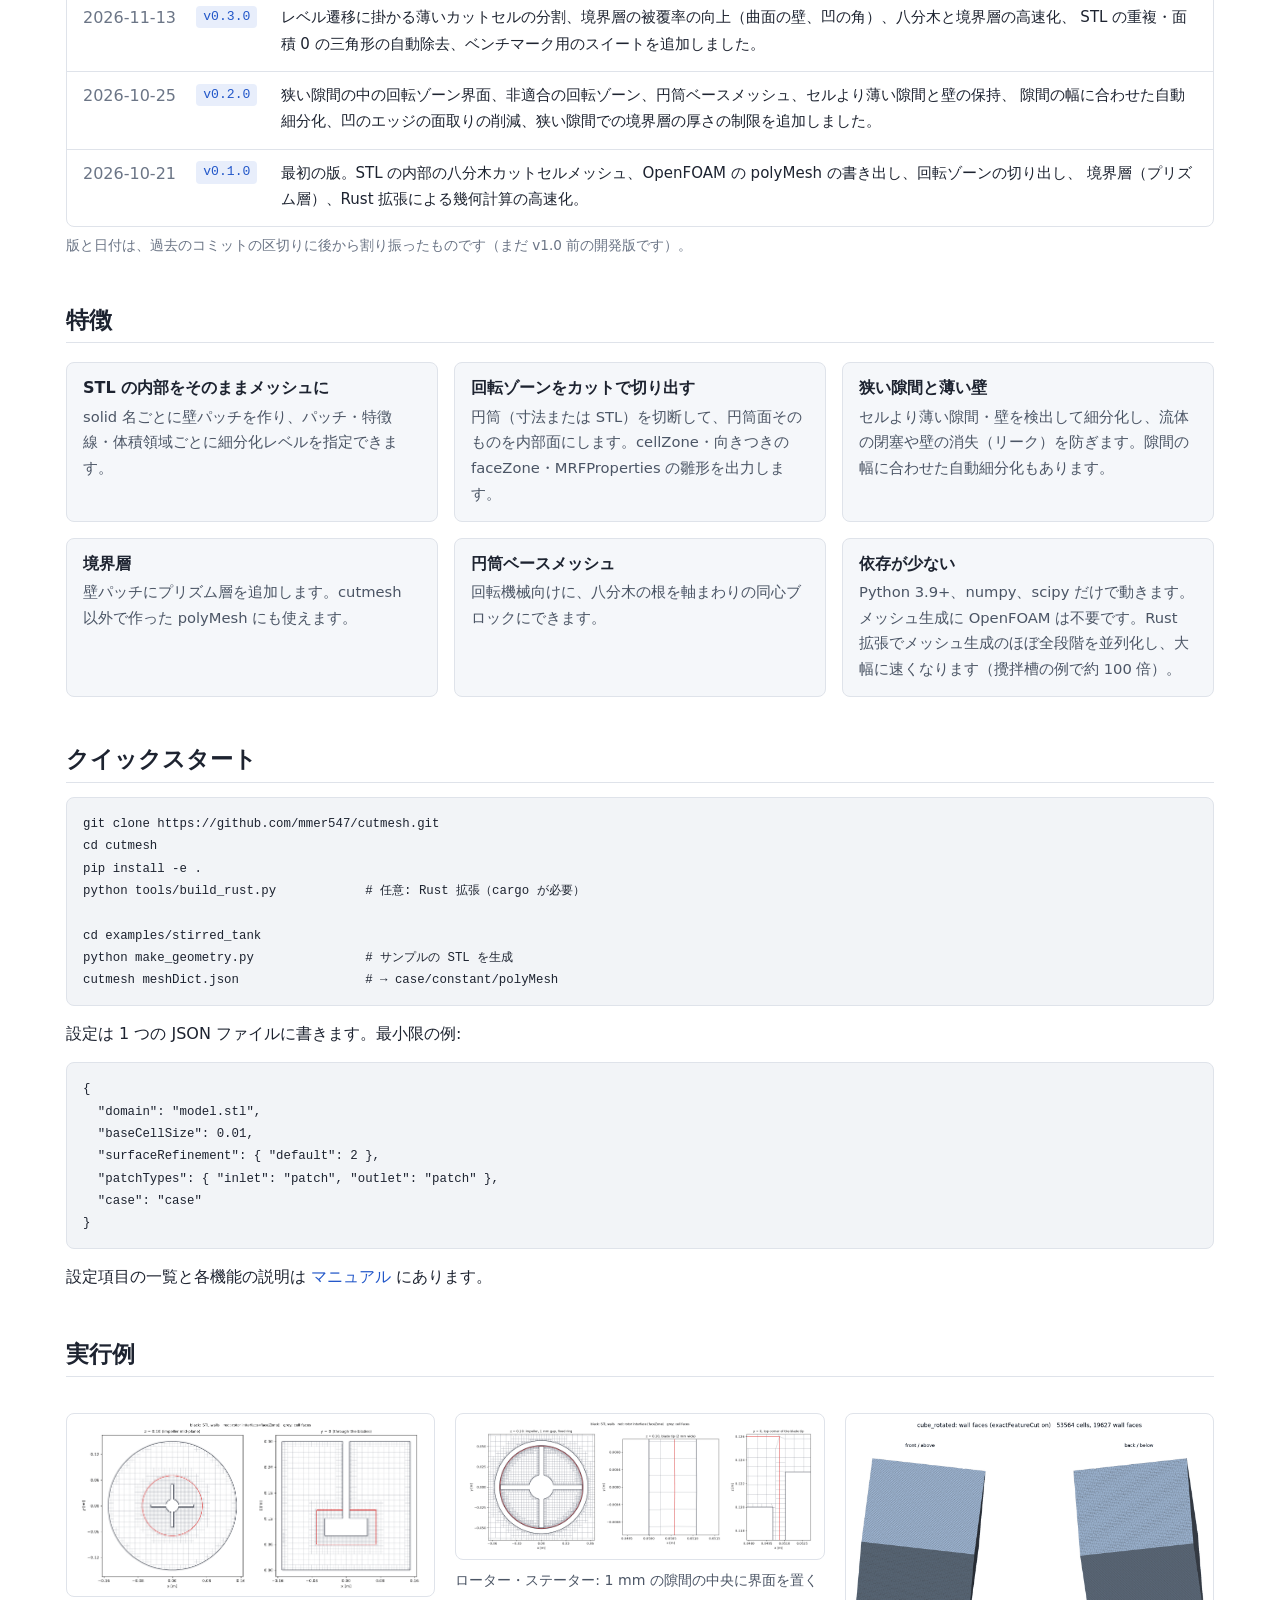
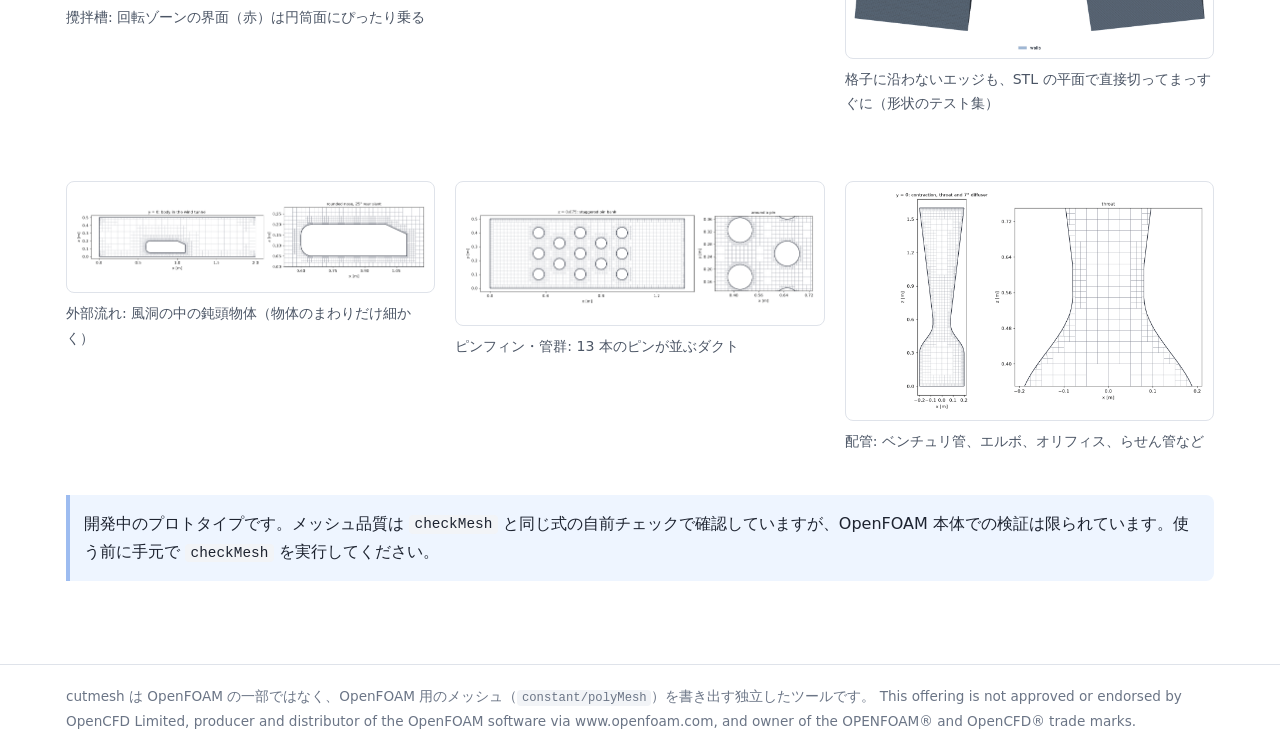
==== commit 8aa39758: "v0.7.1: the version in one place (cutmesh.__version__), --version, first log line cutmesh/__init__.p" ====
--- a/docs/index.html
+++ b/docs/index.html
@@ -40,6 +40,10 @@
 
 <h2 id="news">更新情報</h2>
 <ul class="news">
+  <li><time datetime="2026-11-26">2026-11-26</time><span class="ver">v0.7.1</span>
+    <p><strong>整理。</strong>時間のかかる段（八分木、スナップ、STL と回転ゾーンのカット、組み立てなど）の中の内訳をログとベンチマークの結果に出すようにしました。
+    版番号を一か所で管理し、<code>cutmesh --version</code> とログの先頭に出すようにしました。メッシュは変わりません。
+    高速化は v0.7.0 で区切り、これからは v1.0.0 に向けて信頼性と配布を進めます（<a href="https://github.com/mmer547/cutmesh/issues/59">ロードマップ</a>）。</p></li>
   <li><time datetime="2026-11-26">2026-11-26</time><span class="ver">v0.7.0</span>
     <p><strong>高速化 STEP3。</strong>メッシュが少し変わってもよい高速化を、品質の判定付きで入れました。八分木の細分化はサンプル点をやめて面・特徴線・円筒までの厳密な距離で判定し、<code>gapRefinement</code> の隙間の判定は粗い下見で見つけた所だけを細かく調べ、スナップのやり直しは壊れたセルのまわりだけにしました（ほかに八分木の判定、組み立て、リーク検査の計算を削減）。
     公開ベンチマークの傾けた攪拌槽（約 100 万セル、4 コア）で 28.3 → 約 20 秒、円筒ベースメッシュの例で 74.6 → 24.4 秒、<code>gapRefinement</code> を使う隙間の例で形状の準備が 50.6 → 8.8 秒（メモリ 6.2 → 1.4 GB）です。
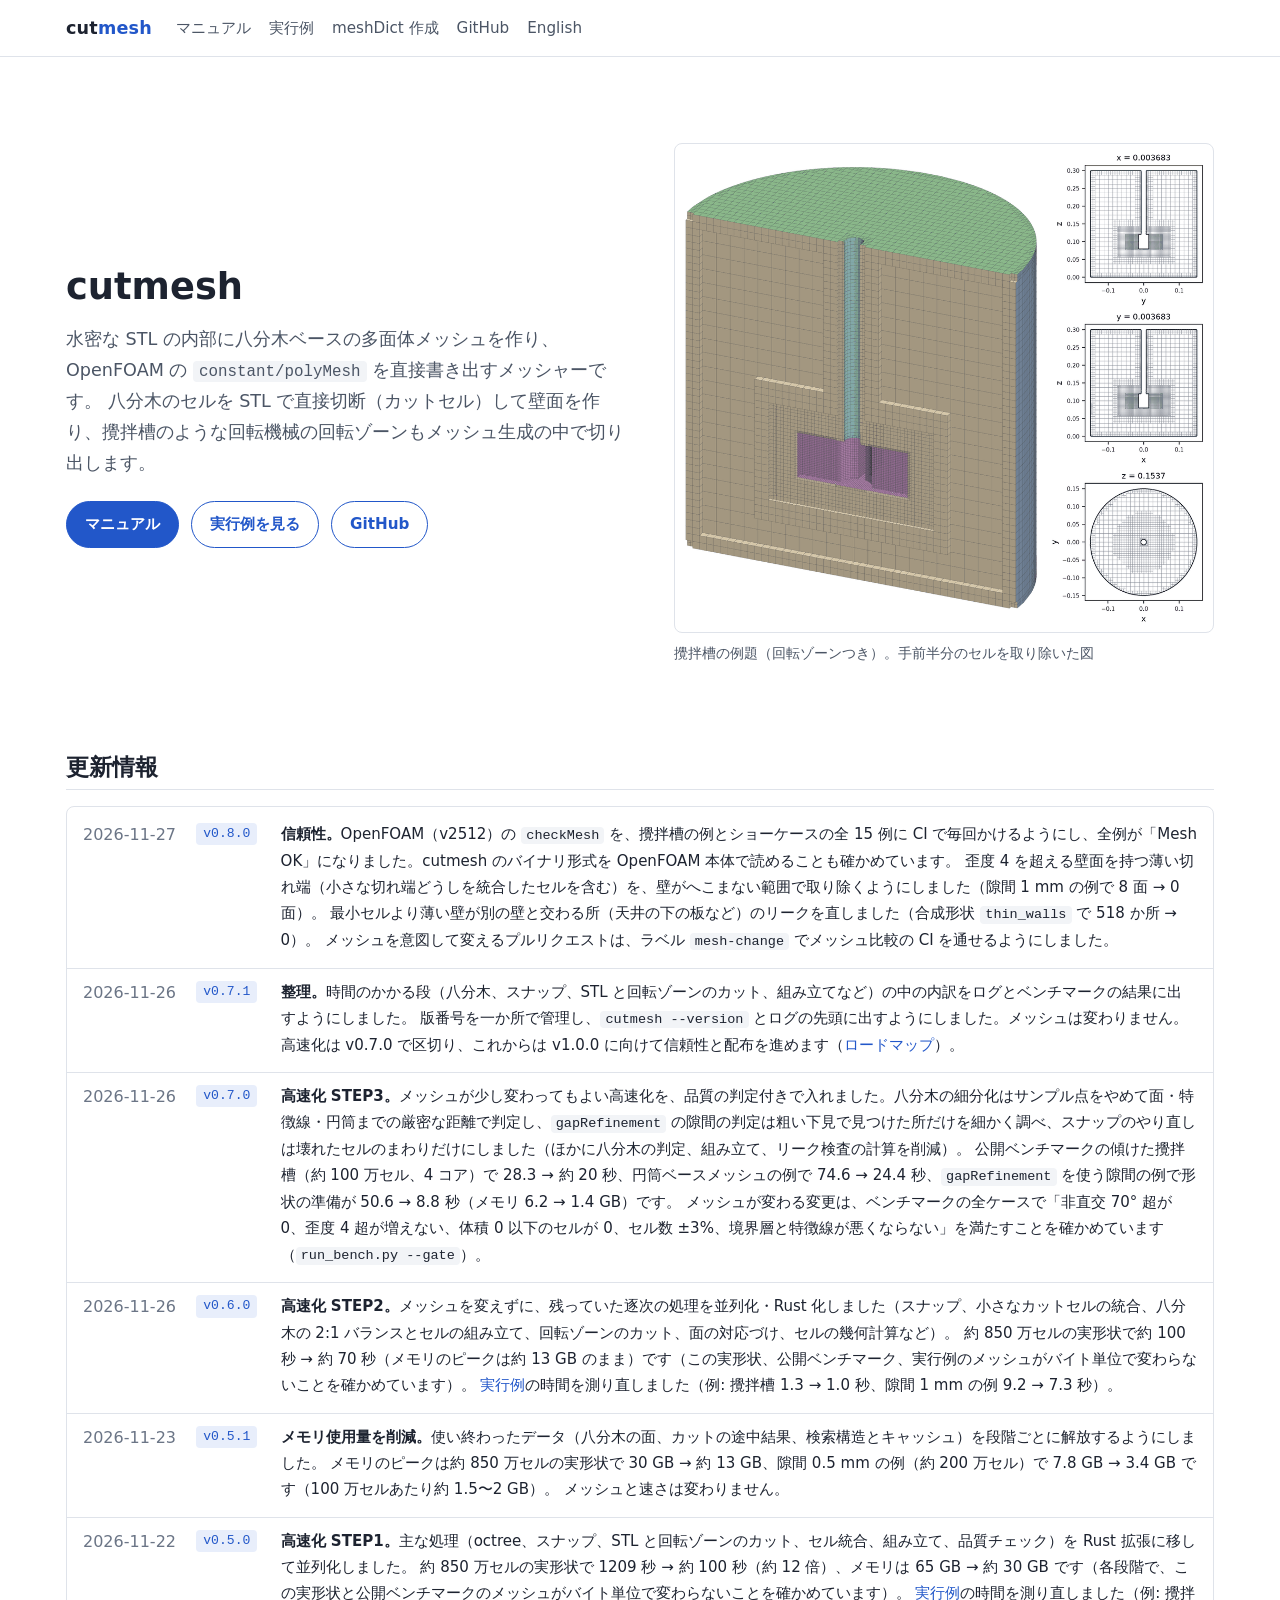
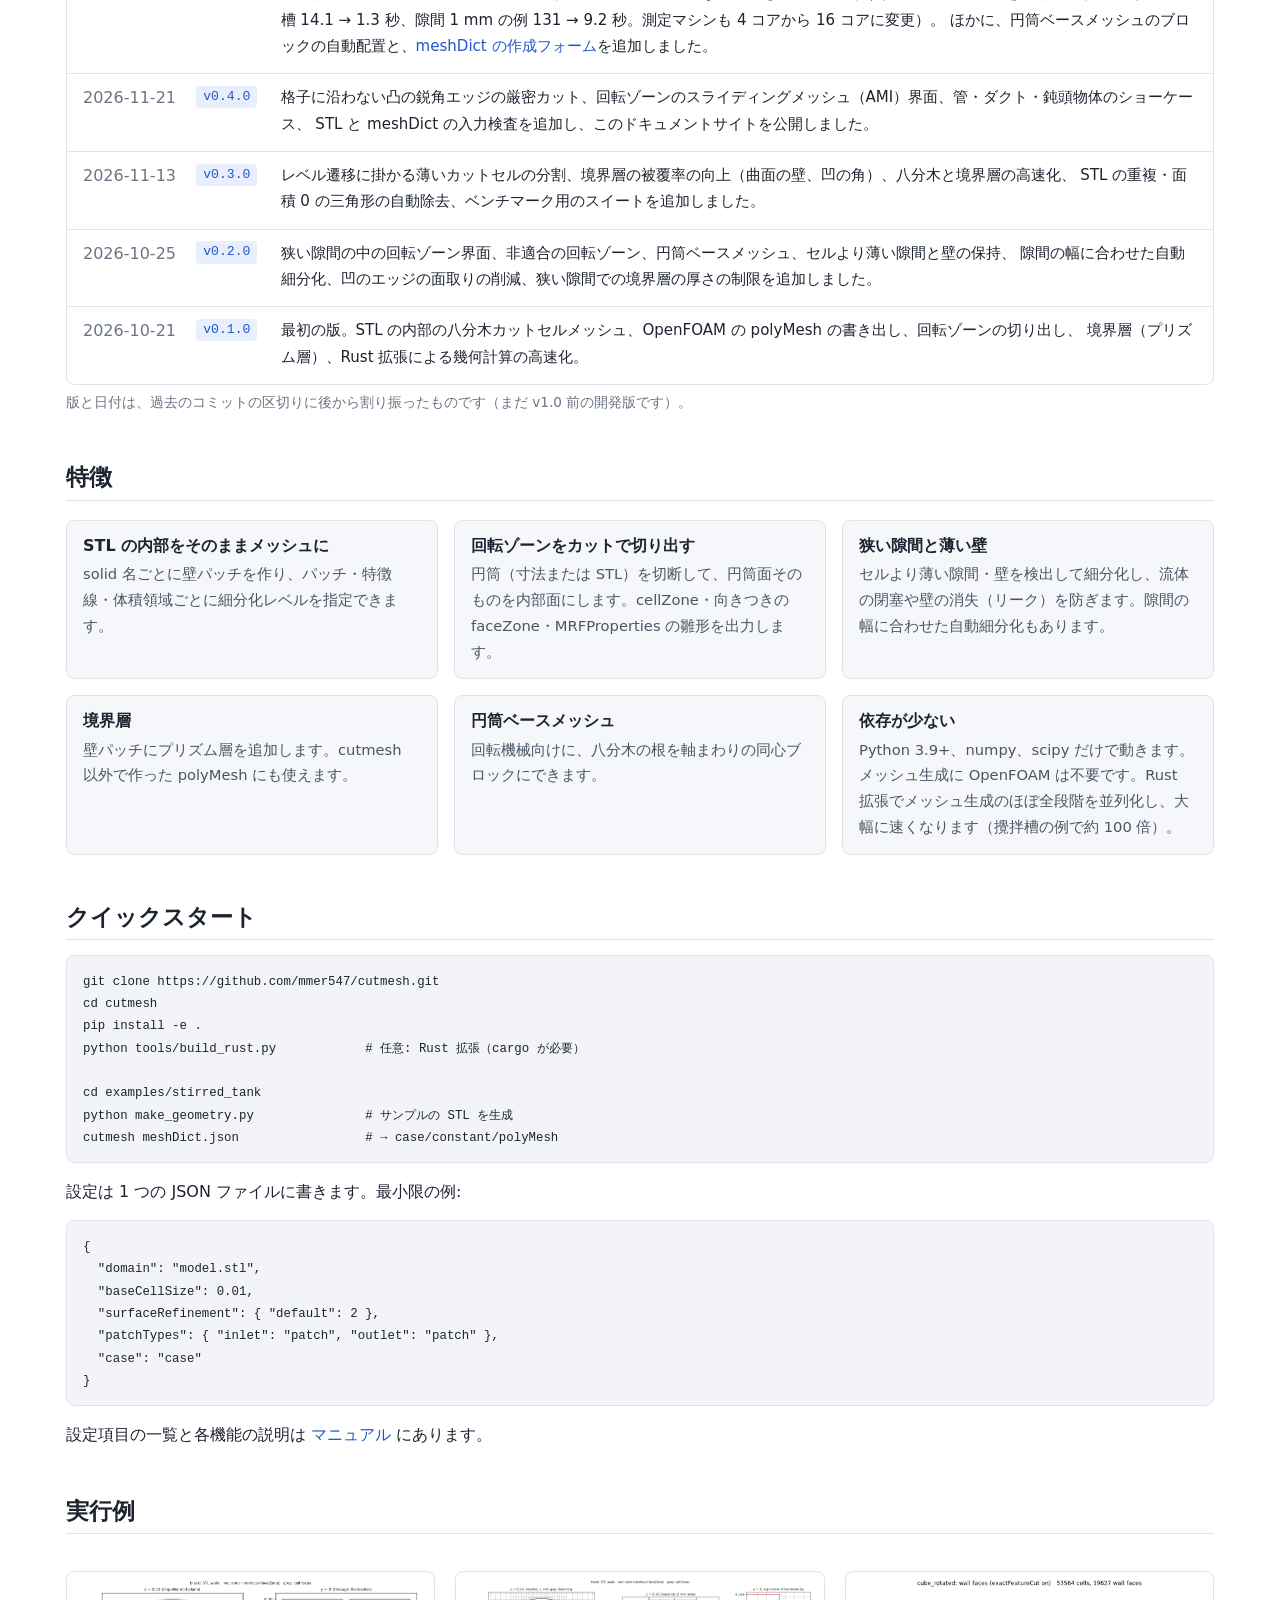
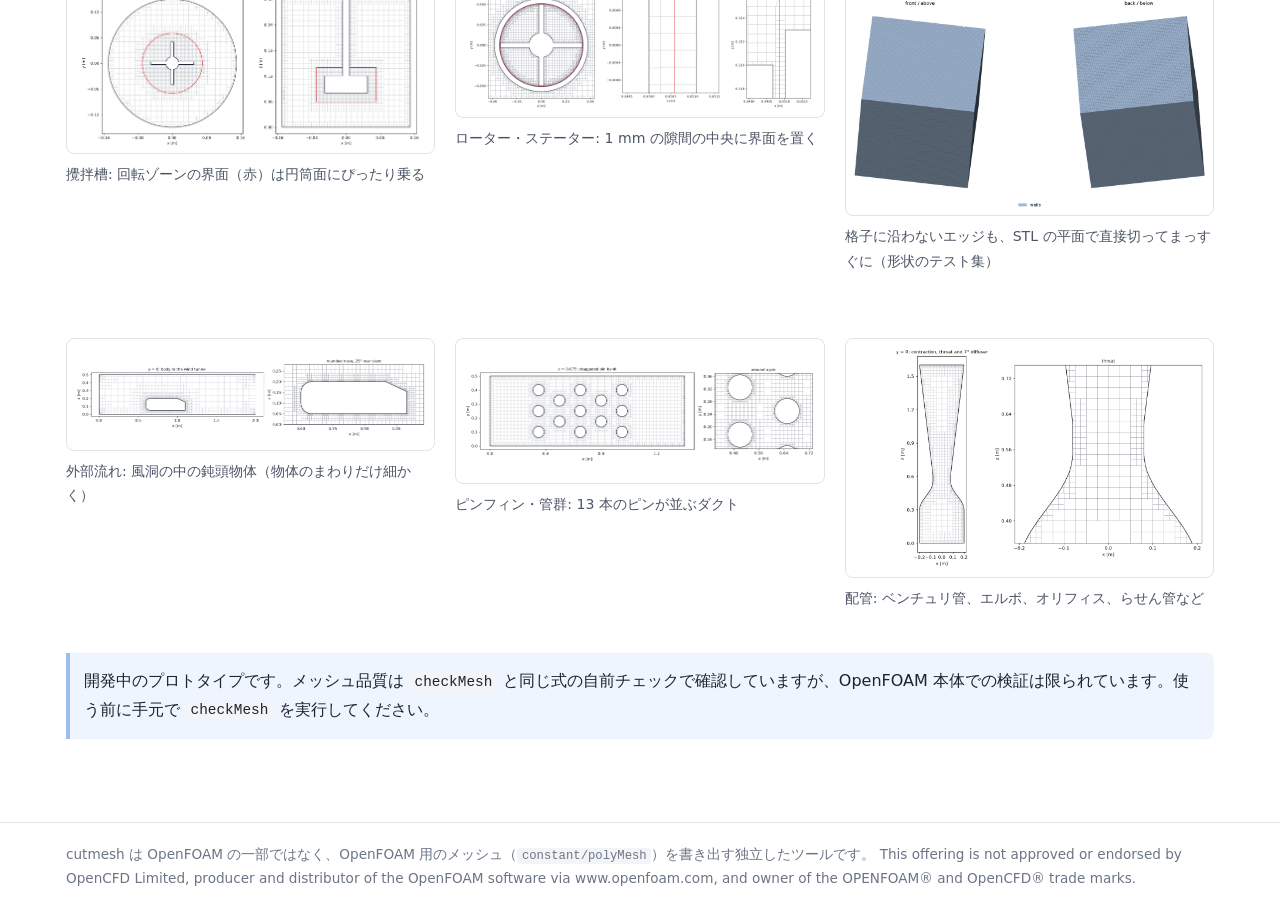
==== commit 6d0975a8: "v0.8.0: thin wall junction leaks, leak check at wall ends, mesh-change label thin_walls (P1-1): 518 " ====
--- a/docs/index.html
+++ b/docs/index.html
@@ -40,6 +40,11 @@
 
 <h2 id="news">更新情報</h2>
 <ul class="news">
+  <li><time datetime="2026-11-27">2026-11-27</time><span class="ver">v0.8.0</span>
+    <p><strong>信頼性。</strong>OpenFOAM（v2512）の <code>checkMesh</code> を、攪拌槽の例とショーケースの全 15 例に CI で毎回かけるようにし、全例が「Mesh OK」になりました。cutmesh のバイナリ形式を OpenFOAM 本体で読めることも確かめています。
+    歪度 4 を超える壁面を持つ薄い切れ端（小さな切れ端どうしを統合したセルを含む）を、壁がへこまない範囲で取り除くようにしました（隙間 1 mm の例で 8 面 → 0 面）。
+    最小セルより薄い壁が別の壁と交わる所（天井の下の板など）のリークを直しました（合成形状 <code>thin_walls</code> で 518 か所 → 0）。
+    メッシュを意図して変えるプルリクエストは、ラベル <code>mesh-change</code> でメッシュ比較の CI を通せるようにしました。</p></li>
   <li><time datetime="2026-11-26">2026-11-26</time><span class="ver">v0.7.1</span>
     <p><strong>整理。</strong>時間のかかる段（八分木、スナップ、STL と回転ゾーンのカット、組み立てなど）の中の内訳をログとベンチマークの結果に出すようにしました。
     版番号を一か所で管理し、<code>cutmesh --version</code> とログの先頭に出すようにしました。メッシュは変わりません。
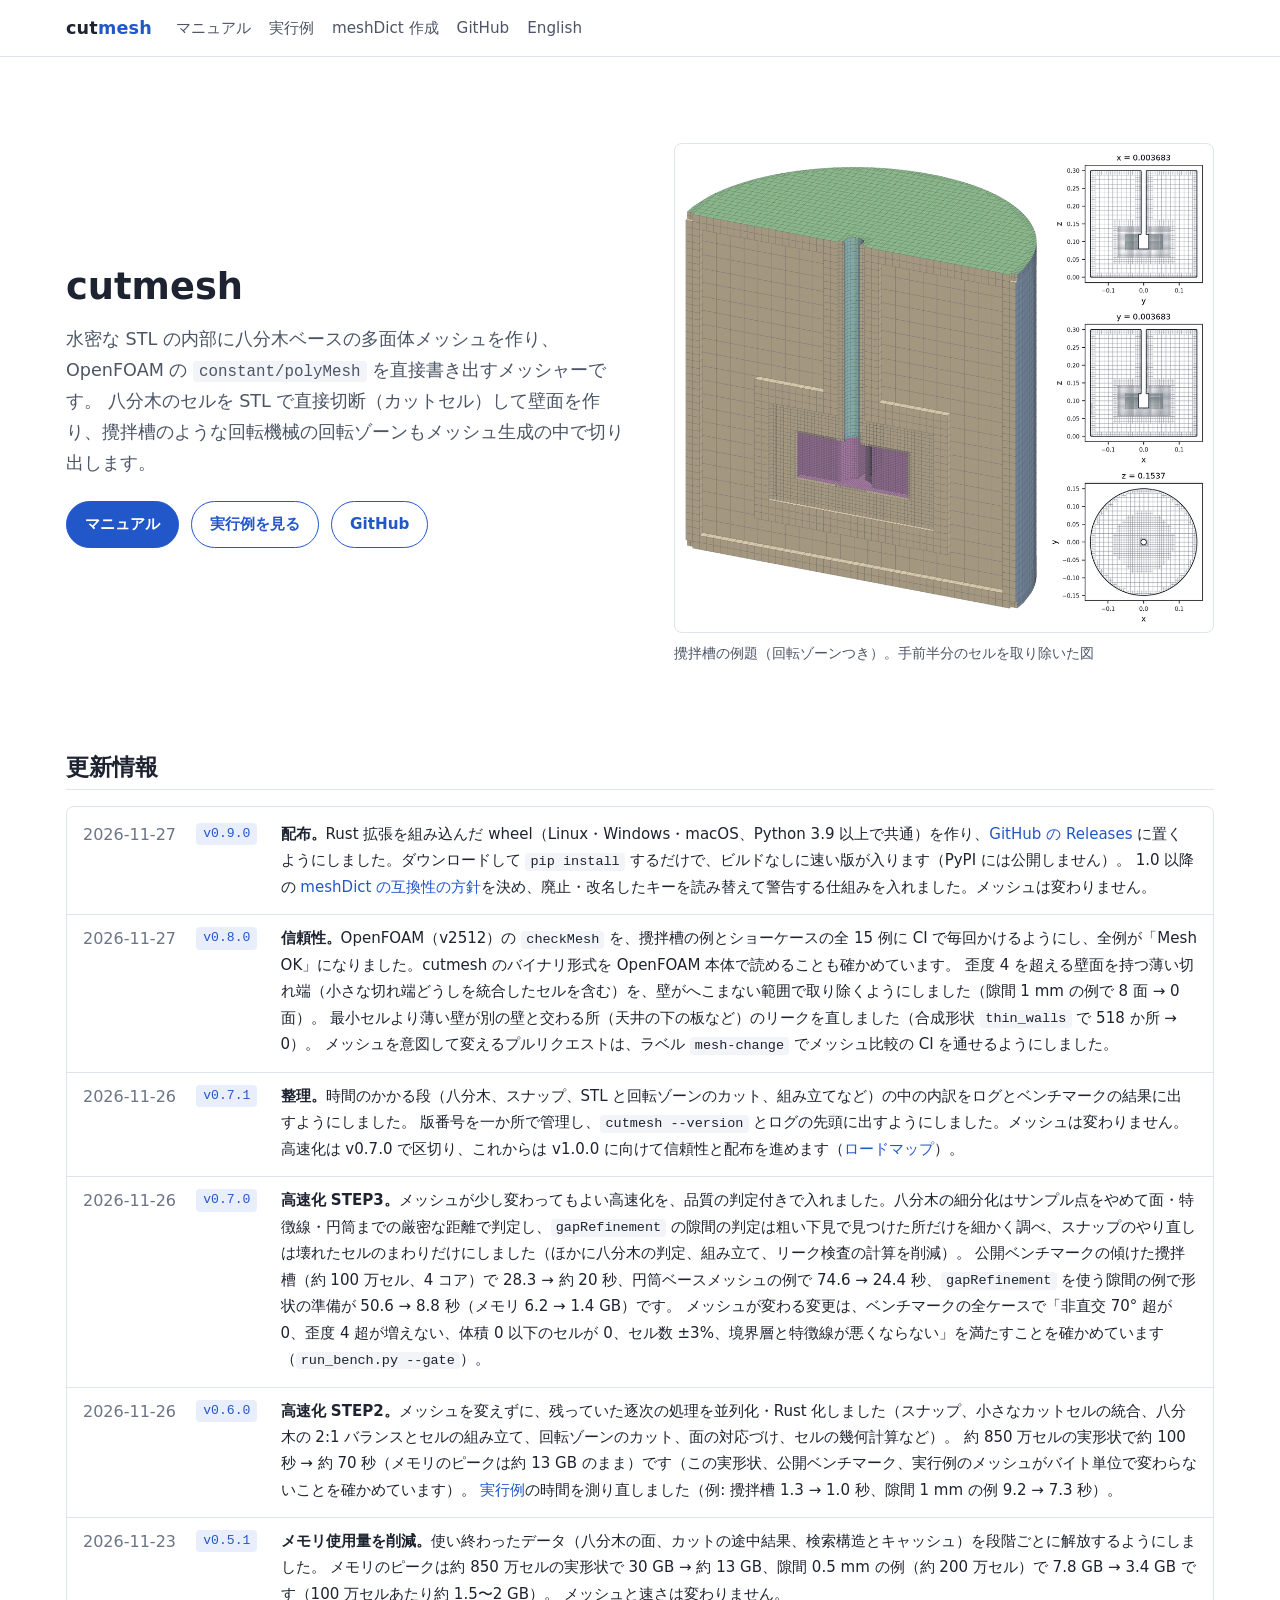
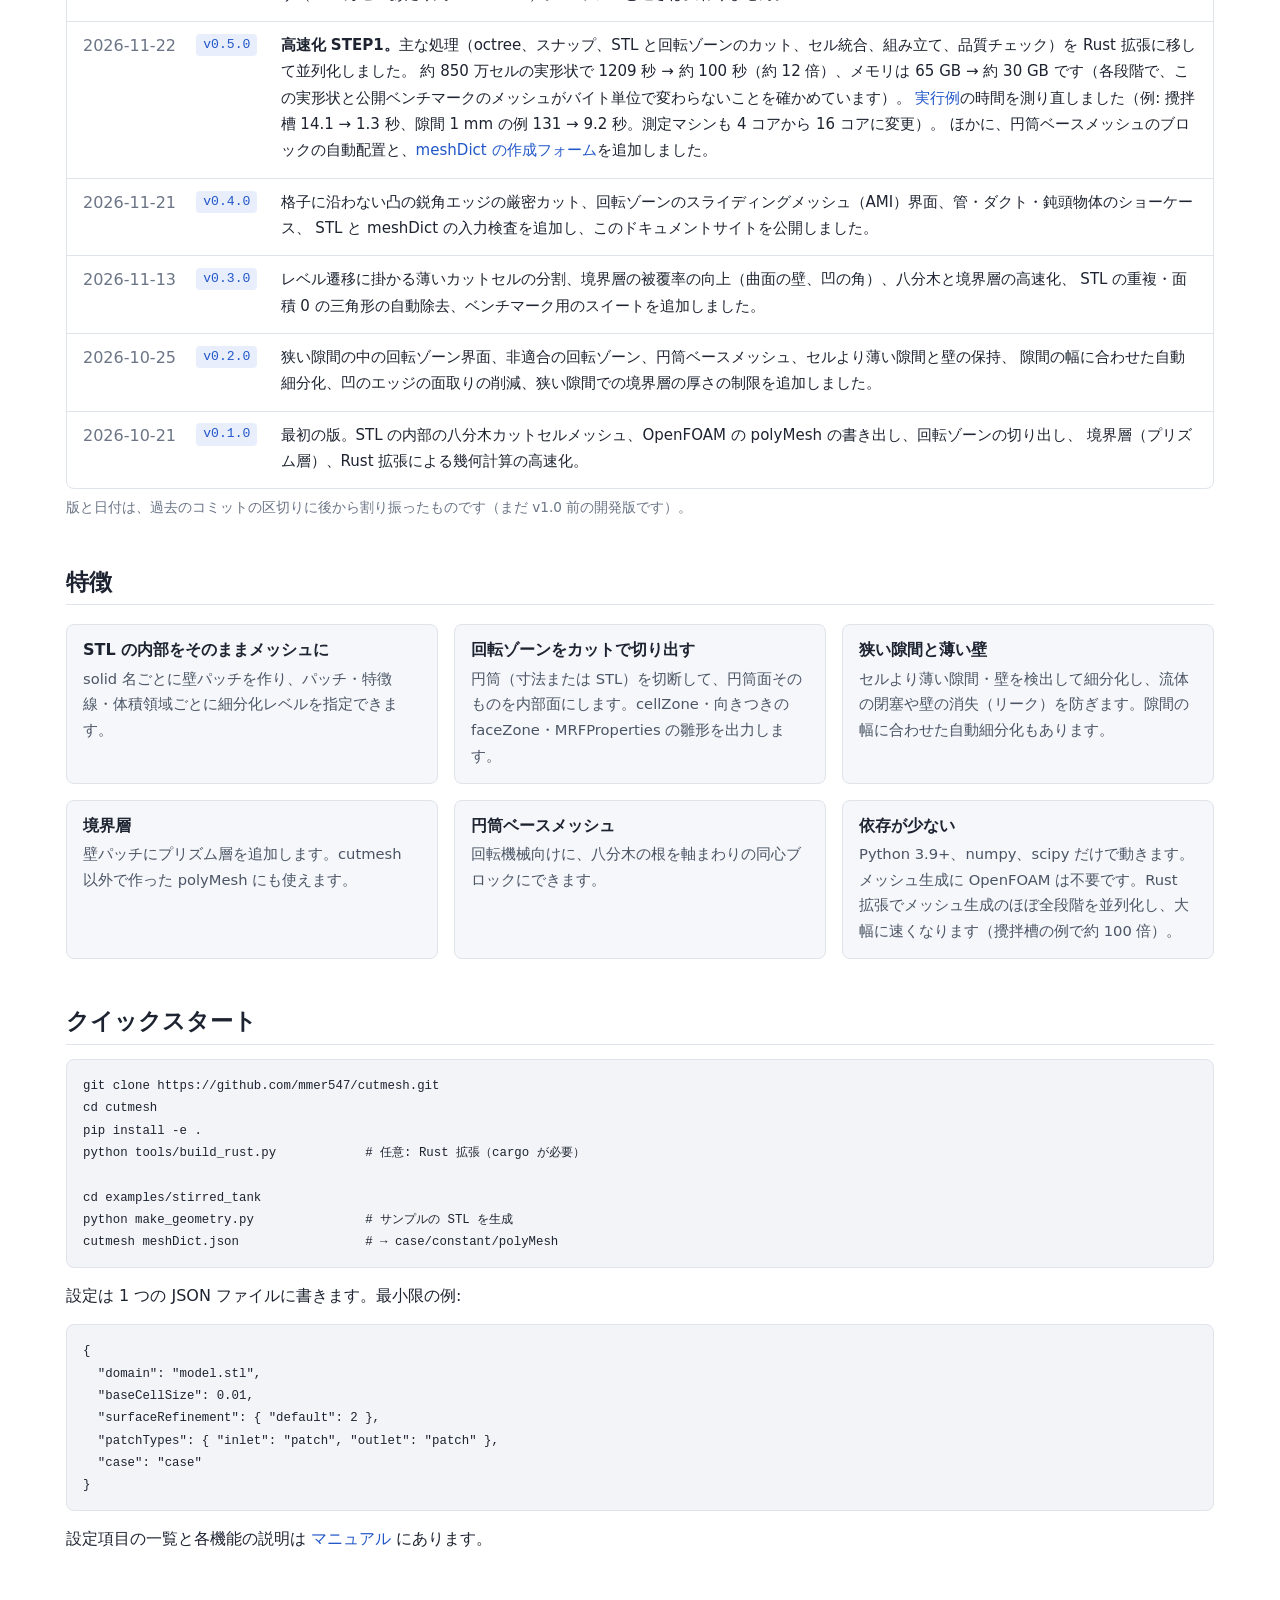
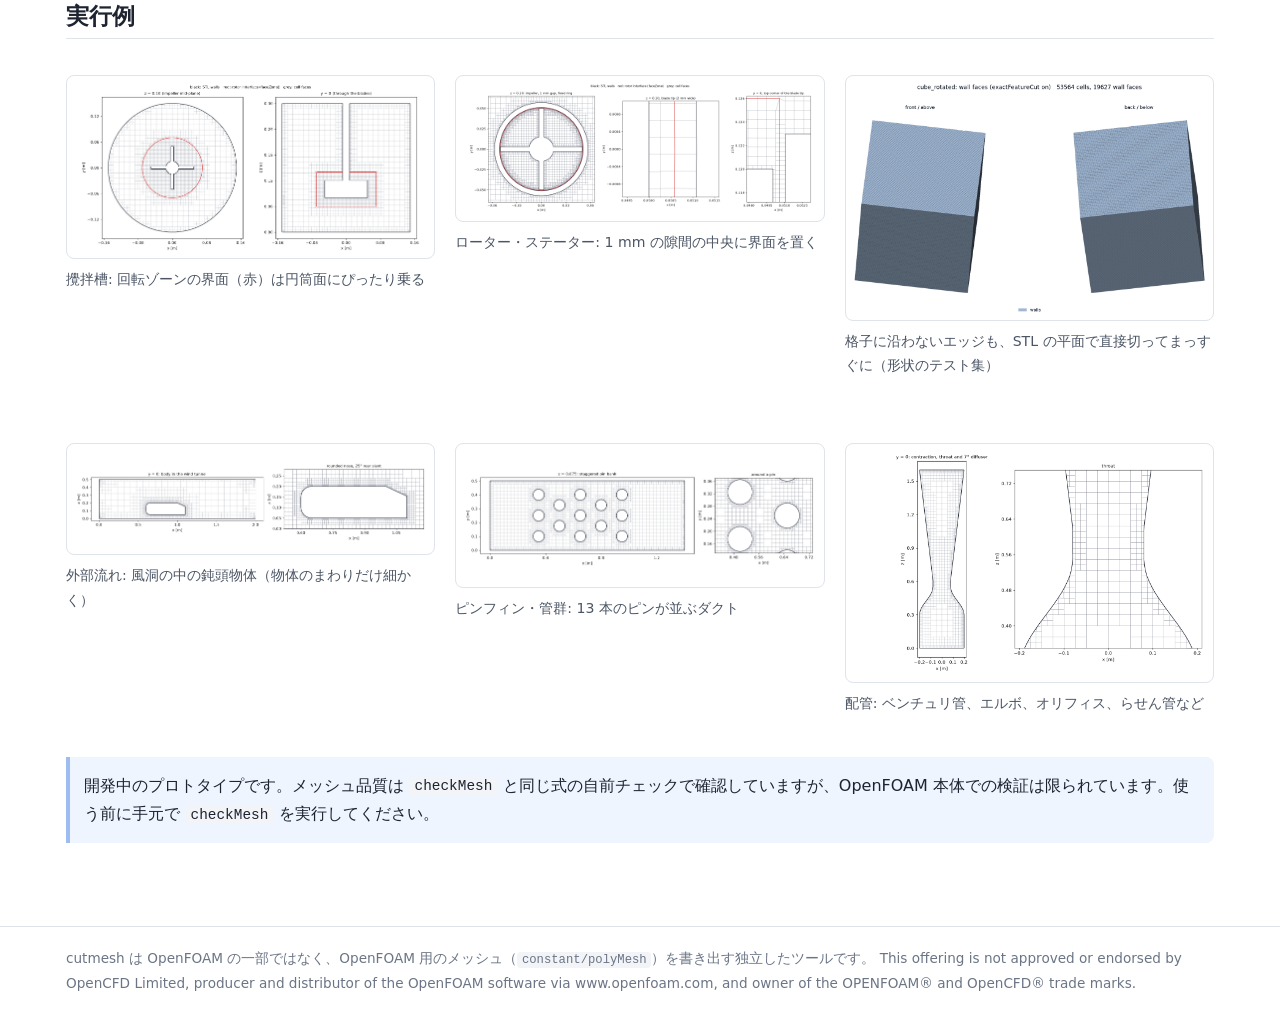
==== commit c5fe8486: "v0.9.0: meshDict compatibility policy and deprecated keys; version 0.9.0 The compatibility policy fr" ====
--- a/docs/index.html
+++ b/docs/index.html
@@ -40,6 +40,9 @@
 
 <h2 id="news">更新情報</h2>
 <ul class="news">
+  <li><time datetime="2026-11-27">2026-11-27</time><span class="ver">v0.9.0</span>
+    <p><strong>配布。</strong>Rust 拡張を組み込んだ wheel（Linux・Windows・macOS、Python 3.9 以上で共通）を作り、<a href="https://github.com/mmer547/cutmesh/releases">GitHub の Releases</a> に置くようにしました。ダウンロードして <code>pip install</code> するだけで、ビルドなしに速い版が入ります（PyPI には公開しません）。
+    1.0 以降の <a href="manual.html#compat">meshDict の互換性の方針</a>を決め、廃止・改名したキーを読み替えて警告する仕組みを入れました。メッシュは変わりません。</p></li>
   <li><time datetime="2026-11-27">2026-11-27</time><span class="ver">v0.8.0</span>
     <p><strong>信頼性。</strong>OpenFOAM（v2512）の <code>checkMesh</code> を、攪拌槽の例とショーケースの全 15 例に CI で毎回かけるようにし、全例が「Mesh OK」になりました。cutmesh のバイナリ形式を OpenFOAM 本体で読めることも確かめています。
     歪度 4 を超える壁面を持つ薄い切れ端（小さな切れ端どうしを統合したセルを含む）を、壁がへこまない範囲で取り除くようにしました（隙間 1 mm の例で 8 面 → 0 面）。
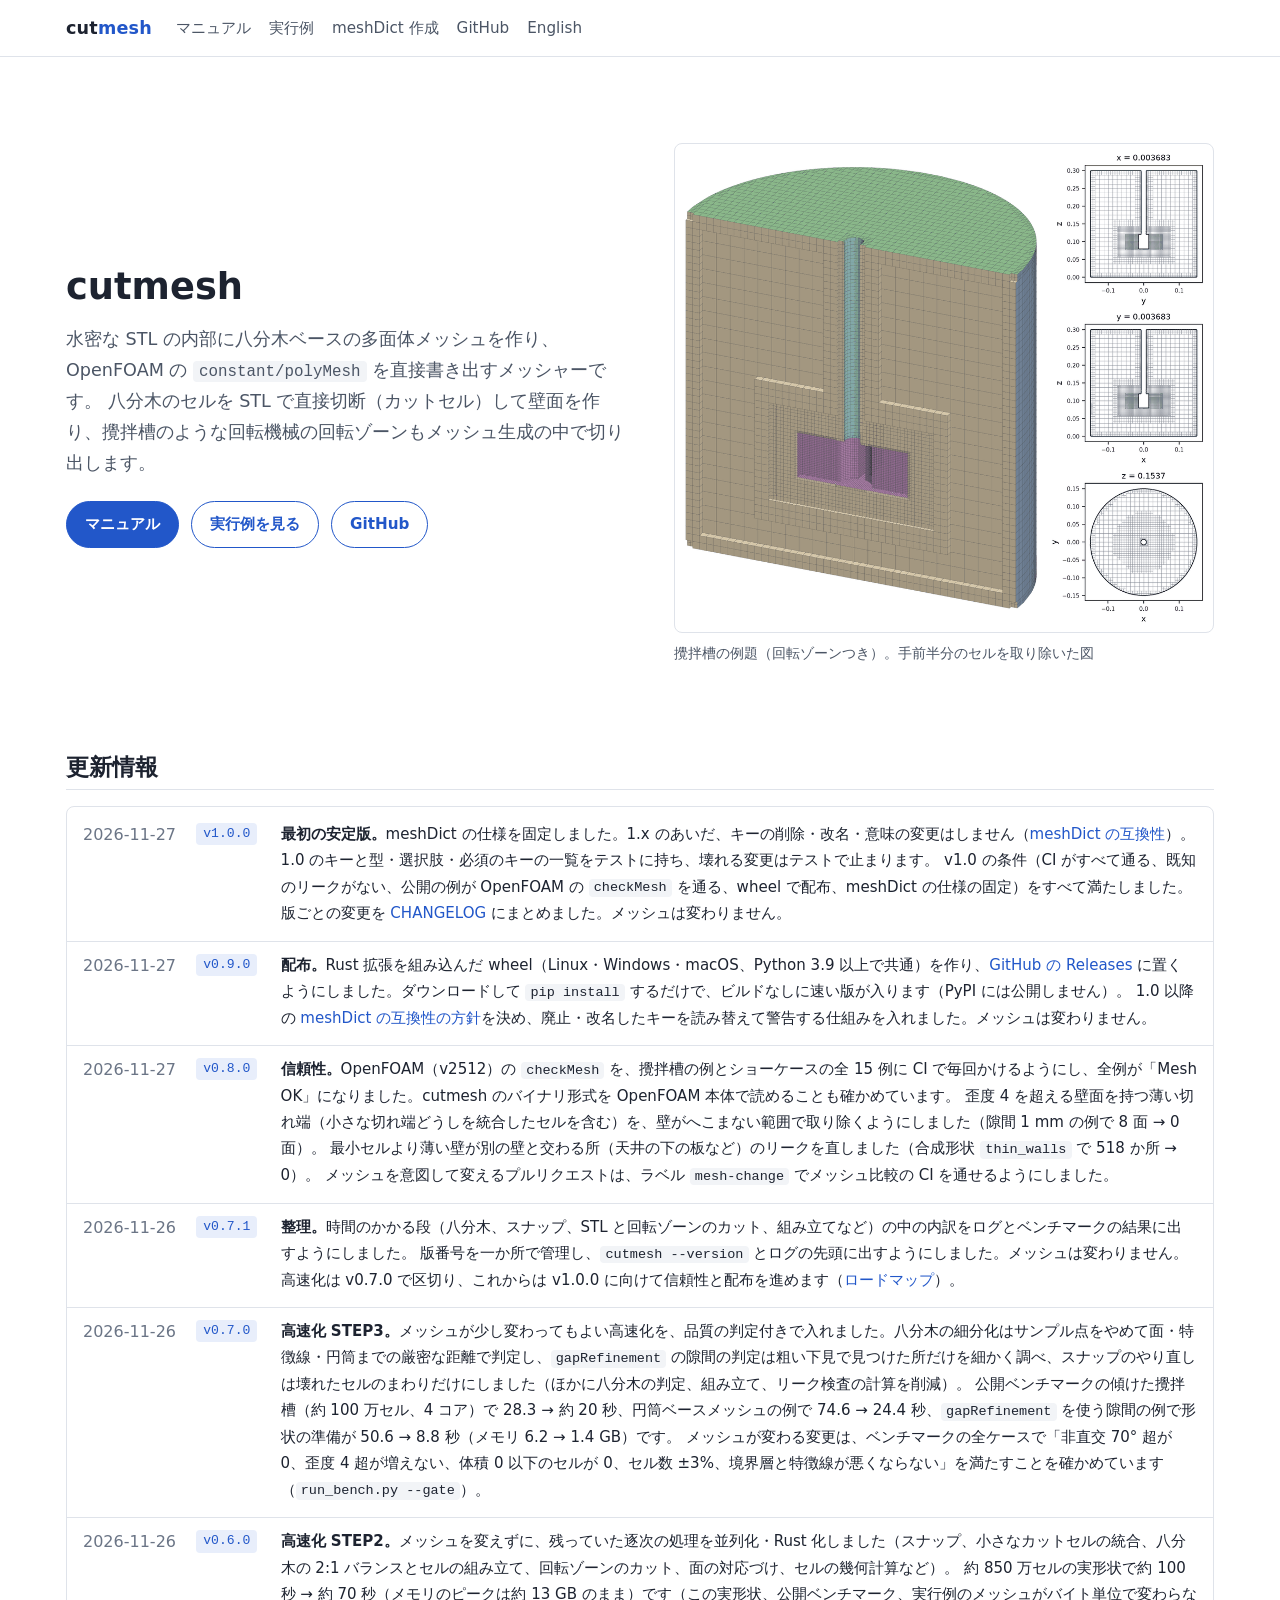
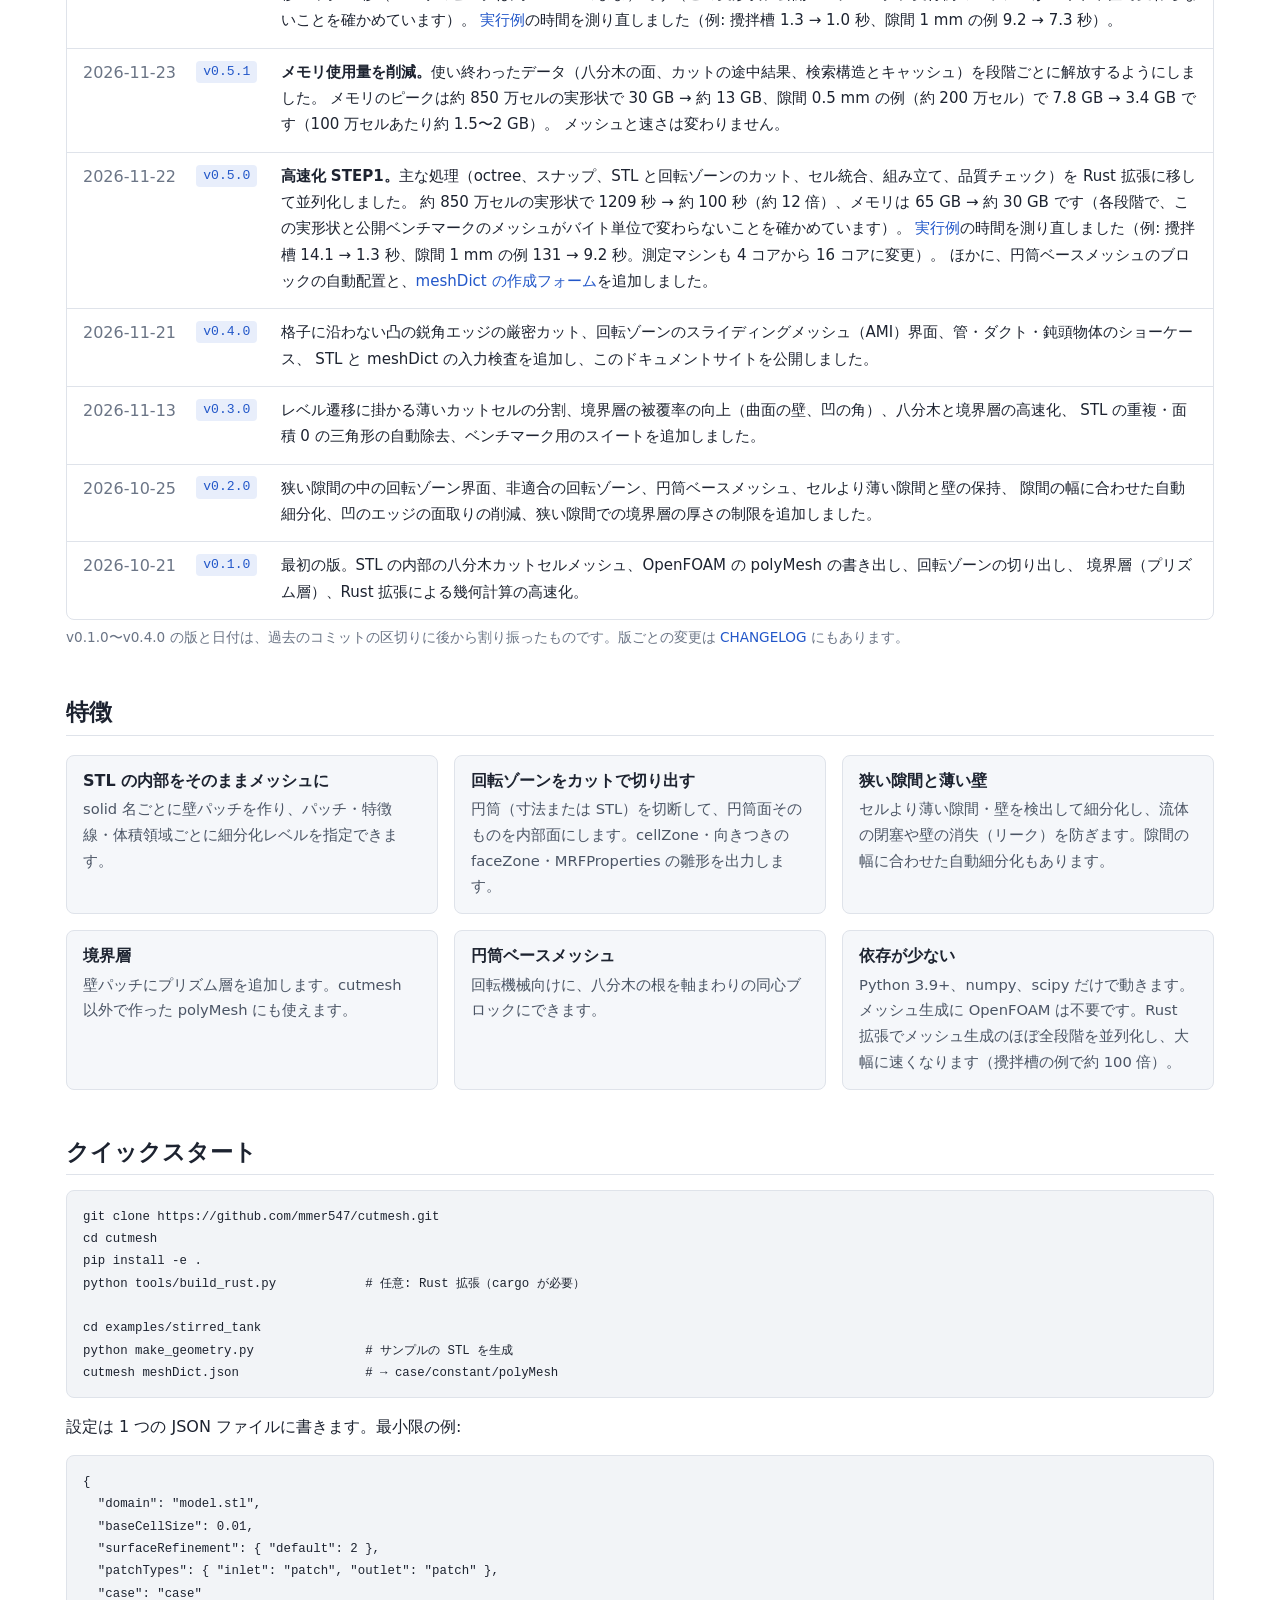
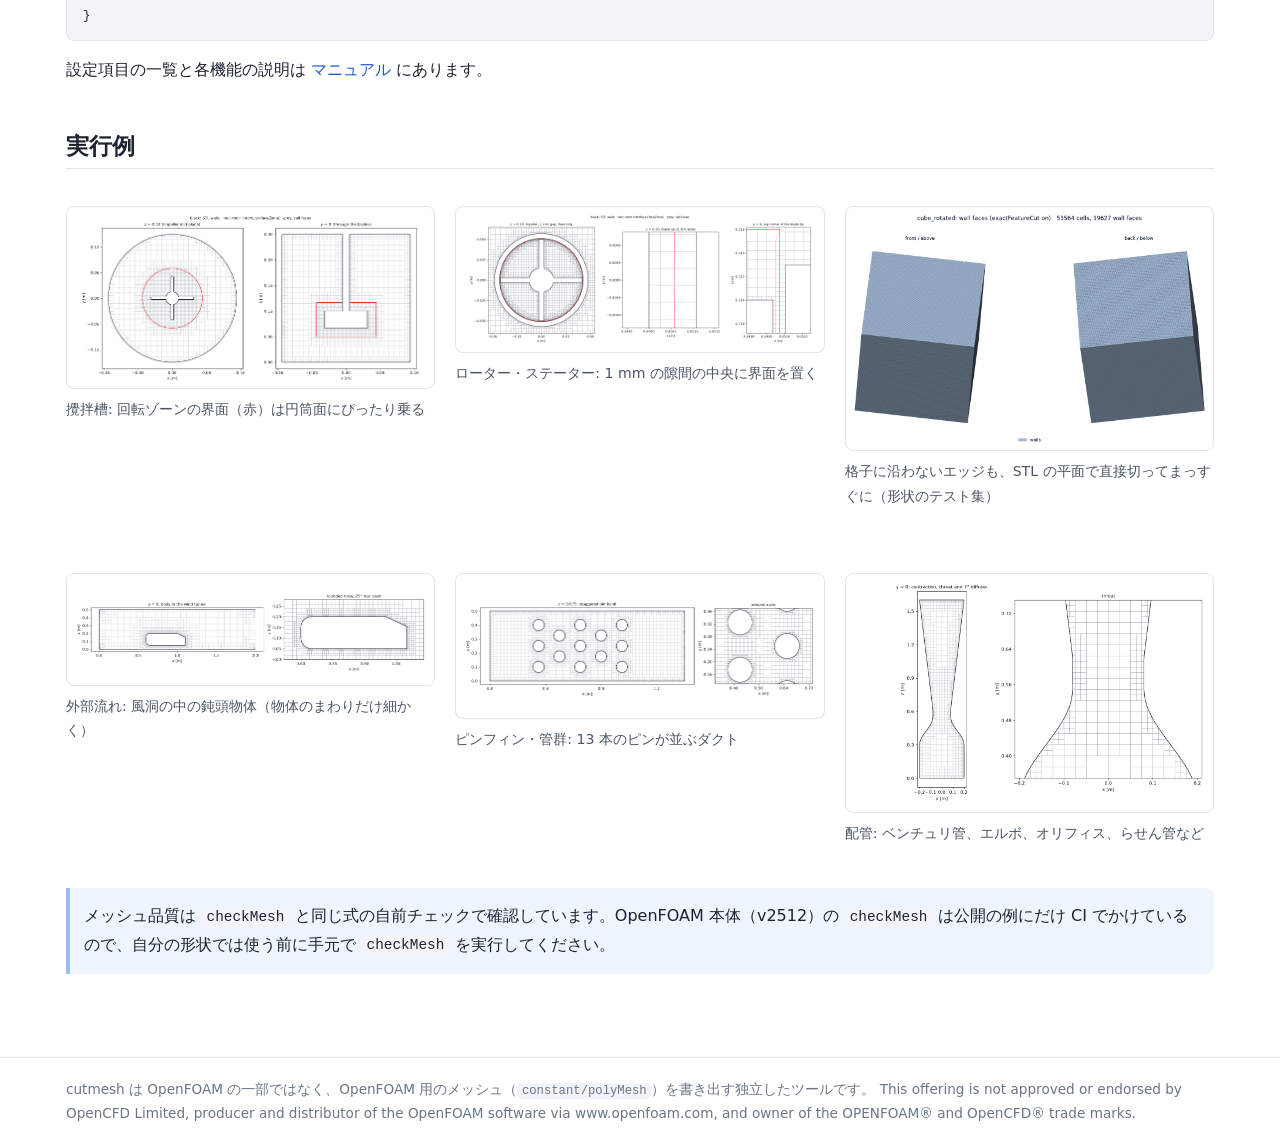
==== commit 86d1af54: "v1.0.0: freeze the meshDict specification, add the CHANGELOG - tests/test_meshdict_frozen.py with th" ====
--- a/docs/index.html
+++ b/docs/index.html
@@ -40,6 +40,9 @@
 
 <h2 id="news">更新情報</h2>
 <ul class="news">
+  <li><time datetime="2026-11-27">2026-11-27</time><span class="ver">v1.0.0</span>
+    <p><strong>最初の安定版。</strong>meshDict の仕様を固定しました。1.x のあいだ、キーの削除・改名・意味の変更はしません（<a href="manual.html#compat">meshDict の互換性</a>）。1.0 のキーと型・選択肢・必須のキーの一覧をテストに持ち、壊れる変更はテストで止まります。
+    v1.0 の条件（CI がすべて通る、既知のリークがない、公開の例が OpenFOAM の <code>checkMesh</code> を通る、wheel で配布、meshDict の仕様の固定）をすべて満たしました。版ごとの変更を <a href="https://github.com/mmer547/cutmesh/blob/main/CHANGELOG.md">CHANGELOG</a> にまとめました。メッシュは変わりません。</p></li>
   <li><time datetime="2026-11-27">2026-11-27</time><span class="ver">v0.9.0</span>
     <p><strong>配布。</strong>Rust 拡張を組み込んだ wheel（Linux・Windows・macOS、Python 3.9 以上で共通）を作り、<a href="https://github.com/mmer547/cutmesh/releases">GitHub の Releases</a> に置くようにしました。ダウンロードして <code>pip install</code> するだけで、ビルドなしに速い版が入ります（PyPI には公開しません）。
     1.0 以降の <a href="manual.html#compat">meshDict の互換性の方針</a>を決め、廃止・改名したキーを読み替えて警告する仕組みを入れました。メッシュは変わりません。</p></li>
@@ -82,7 +85,7 @@
     <p>最初の版。STL の内部の八分木カットセルメッシュ、OpenFOAM の polyMesh の書き出し、回転ゾーンの切り出し、
     境界層（プリズム層）、Rust 拡張による幾何計算の高速化。</p></li>
 </ul>
-<p class="news-note">版と日付は、過去のコミットの区切りに後から割り振ったものです（まだ v1.0 前の開発版です）。</p>
+<p class="news-note">v0.1.0〜v0.4.0 の版と日付は、過去のコミットの区切りに後から割り振ったものです。版ごとの変更は <a href="https://github.com/mmer547/cutmesh/blob/main/CHANGELOG.md">CHANGELOG</a> にもあります。</p>
 
 <h2>特徴</h2>
 <div class="cards">
@@ -142,7 +145,7 @@
 </div>
 
 <div class="note">
-  <p>開発中のプロトタイプです。メッシュ品質は <code>checkMesh</code> と同じ式の自前チェックで確認していますが、OpenFOAM 本体での検証は限られています。使う前に手元で <code>checkMesh</code> を実行してください。</p>
+  <p>メッシュ品質は <code>checkMesh</code> と同じ式の自前チェックで確認しています。OpenFOAM 本体（v2512）の <code>checkMesh</code> は公開の例にだけ CI でかけているので、自分の形状では使う前に手元で <code>checkMesh</code> を実行してください。</p>
 </div>
 </main>
 
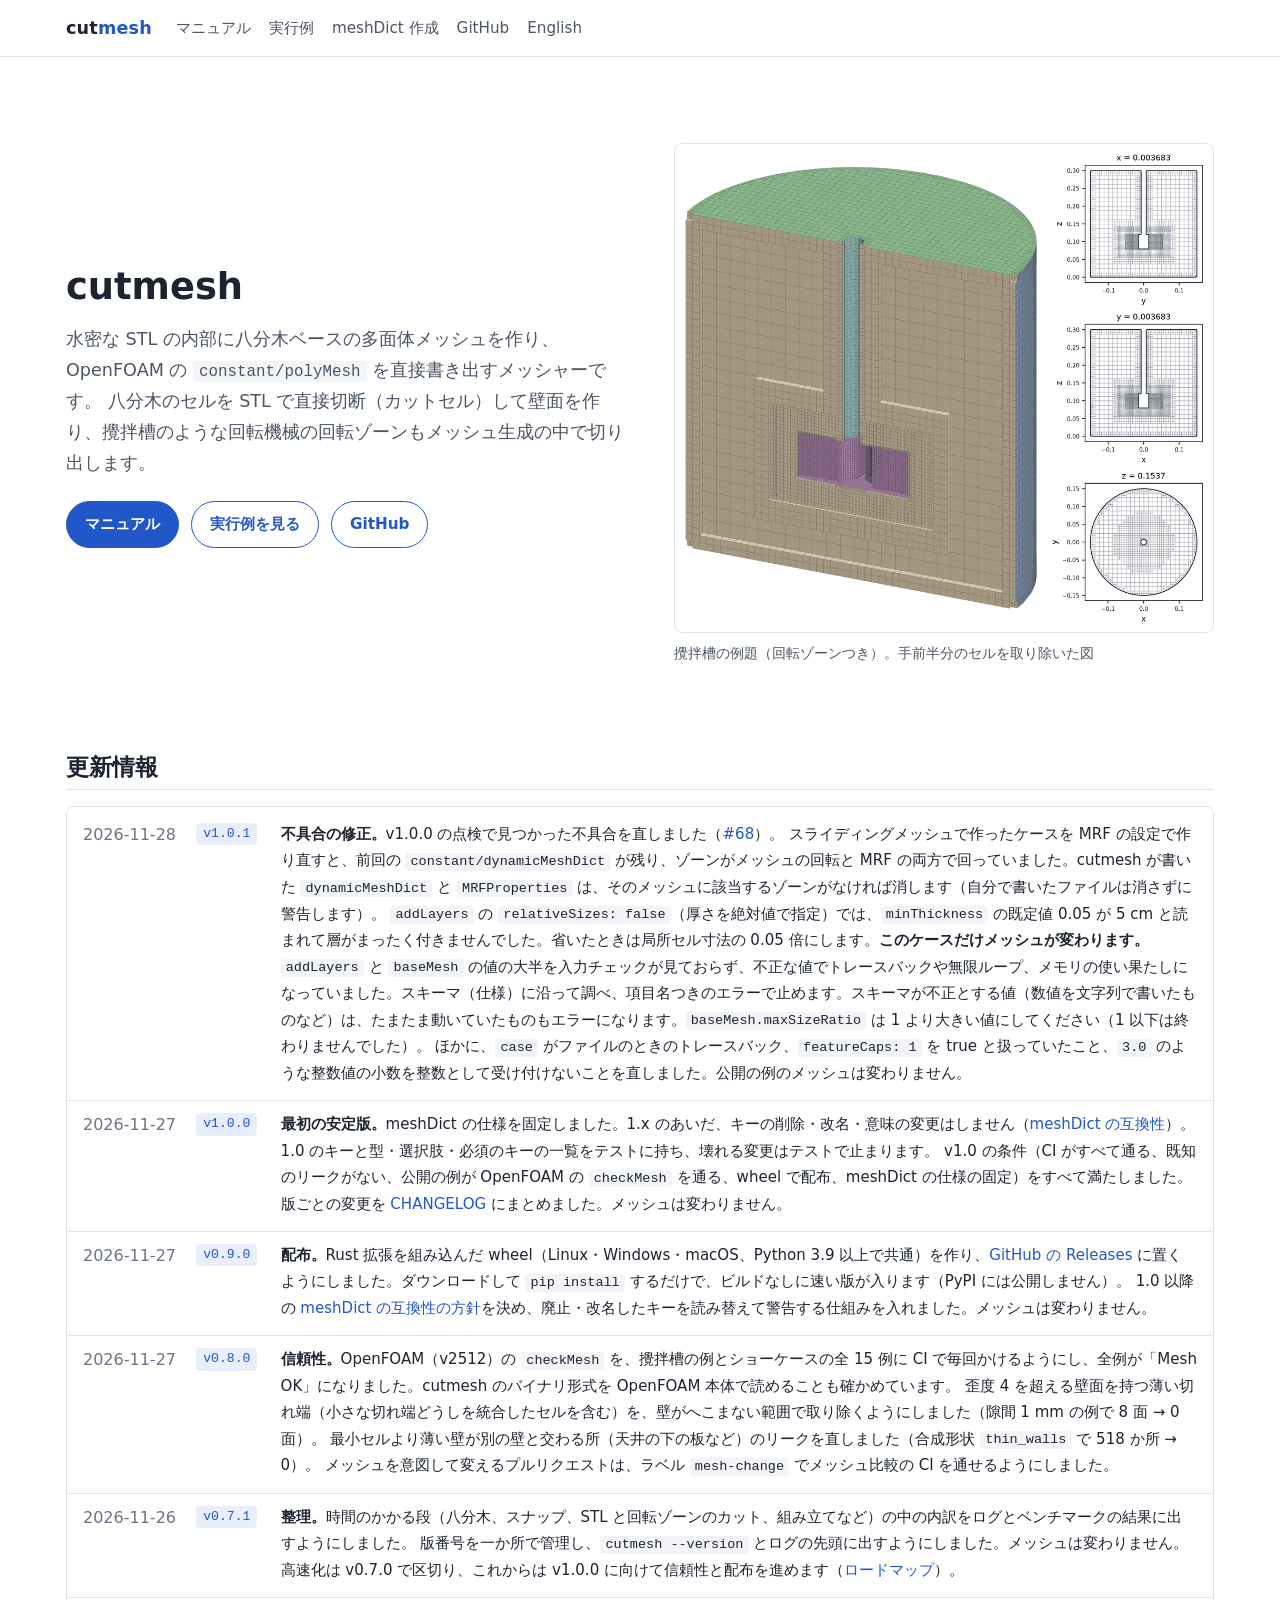
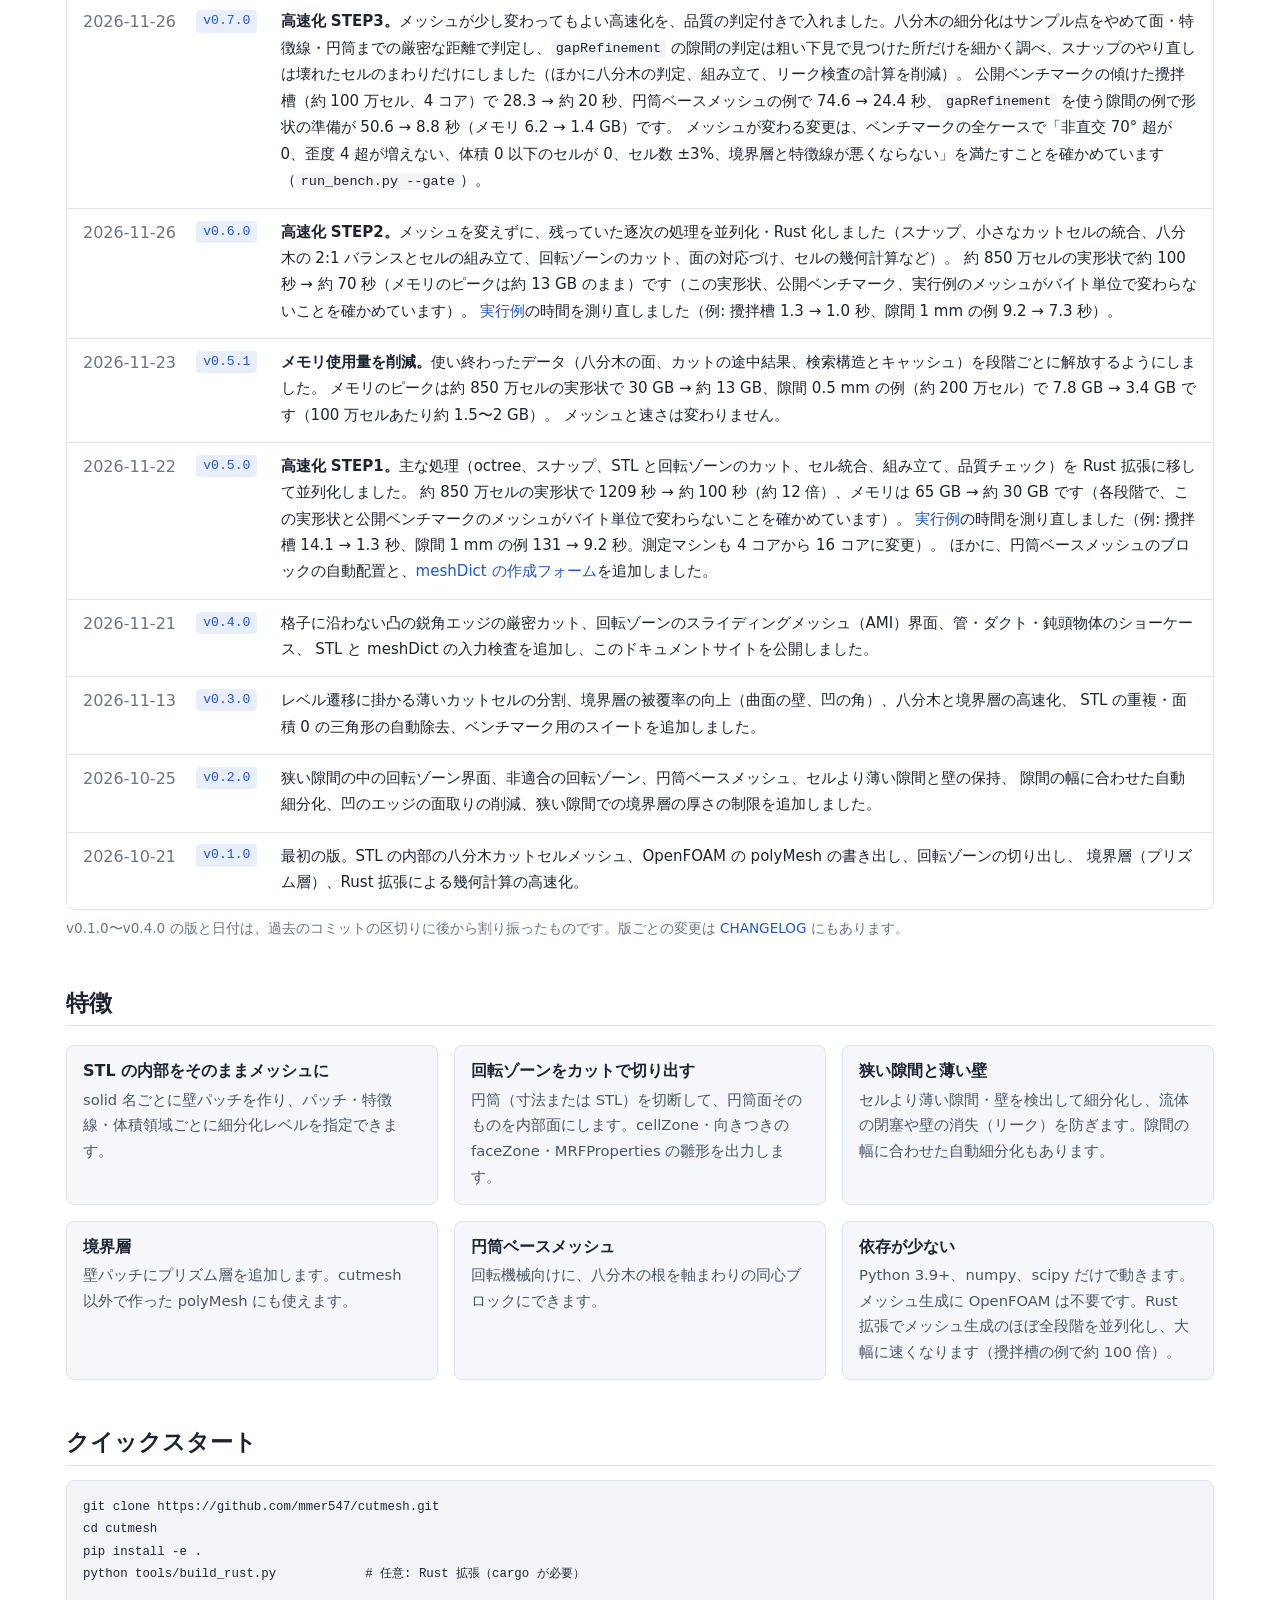
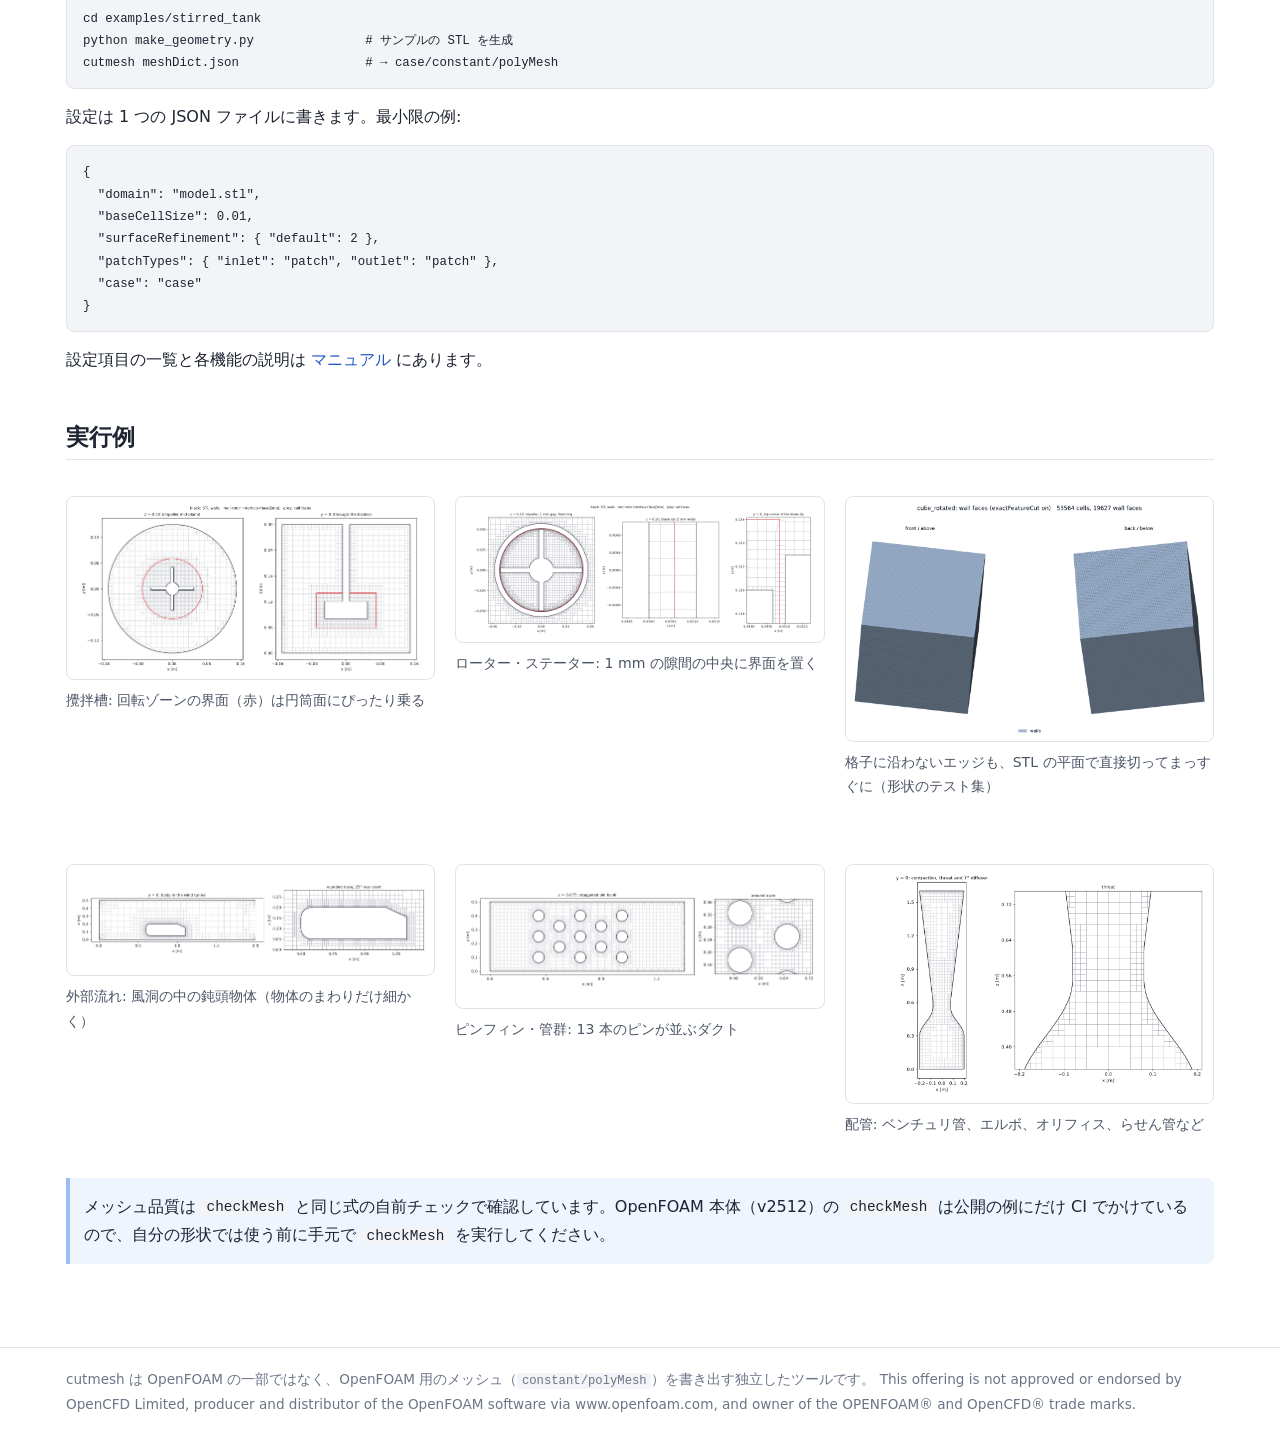
==== commit a62b39e0: "v1.0.1: bug fixes from the v1.0.0 review (#68) - leftover files: after writing, constant/dynamicMesh" ====
--- a/docs/index.html
+++ b/docs/index.html
@@ -40,6 +40,12 @@
 
 <h2 id="news">更新情報</h2>
 <ul class="news">
+  <li><time datetime="2026-11-28">2026-11-28</time><span class="ver">v1.0.1</span>
+    <p><strong>不具合の修正。</strong>v1.0.0 の点検で見つかった不具合を直しました（<a href="https://github.com/mmer547/cutmesh/issues/68">#68</a>）。
+    スライディングメッシュで作ったケースを MRF の設定で作り直すと、前回の <code>constant/dynamicMeshDict</code> が残り、ゾーンがメッシュの回転と MRF の両方で回っていました。cutmesh が書いた <code>dynamicMeshDict</code> と <code>MRFProperties</code> は、そのメッシュに該当するゾーンがなければ消します（自分で書いたファイルは消さずに警告します）。
+    <code>addLayers</code> の <code>relativeSizes: false</code>（厚さを絶対値で指定）では、<code>minThickness</code> の既定値 0.05 が 5 cm と読まれて層がまったく付きませんでした。省いたときは局所セル寸法の 0.05 倍にします。<strong>このケースだけメッシュが変わります。</strong>
+    <code>addLayers</code> と <code>baseMesh</code> の値の大半を入力チェックが見ておらず、不正な値でトレースバックや無限ループ、メモリの使い果たしになっていました。スキーマ（仕様）に沿って調べ、項目名つきのエラーで止めます。スキーマが不正とする値（数値を文字列で書いたものなど）は、たまたま動いていたものもエラーになります。<code>baseMesh.maxSizeRatio</code> は 1 より大きい値にしてください（1 以下は終わりませんでした）。
+    ほかに、<code>case</code> がファイルのときのトレースバック、<code>featureCaps: 1</code> を true と扱っていたこと、<code>3.0</code> のような整数値の小数を整数として受け付けないことを直しました。公開の例のメッシュは変わりません。</p></li>
   <li><time datetime="2026-11-27">2026-11-27</time><span class="ver">v1.0.0</span>
     <p><strong>最初の安定版。</strong>meshDict の仕様を固定しました。1.x のあいだ、キーの削除・改名・意味の変更はしません（<a href="manual.html#compat">meshDict の互換性</a>）。1.0 のキーと型・選択肢・必須のキーの一覧をテストに持ち、壊れる変更はテストで止まります。
     v1.0 の条件（CI がすべて通る、既知のリークがない、公開の例が OpenFOAM の <code>checkMesh</code> を通る、wheel で配布、meshDict の仕様の固定）をすべて満たしました。版ごとの変更を <a href="https://github.com/mmer547/cutmesh/blob/main/CHANGELOG.md">CHANGELOG</a> にまとめました。メッシュは変わりません。</p></li>
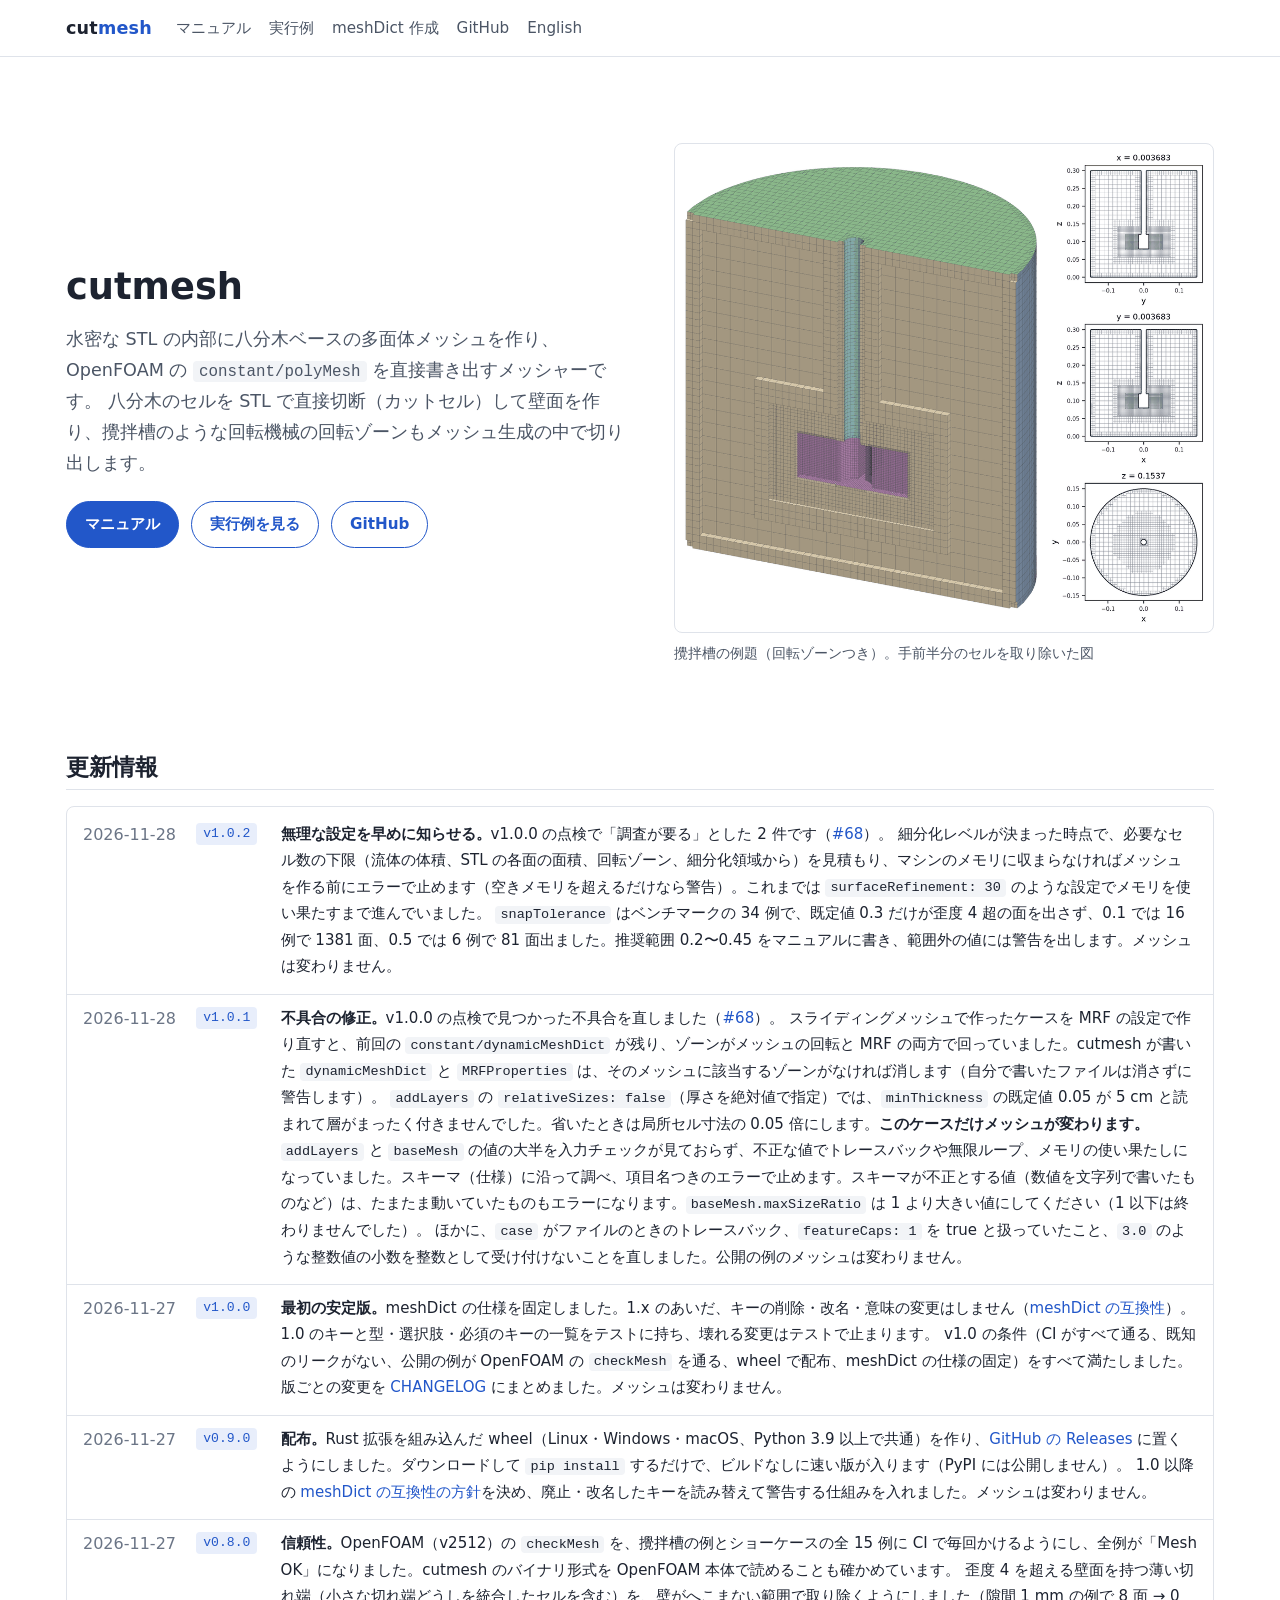
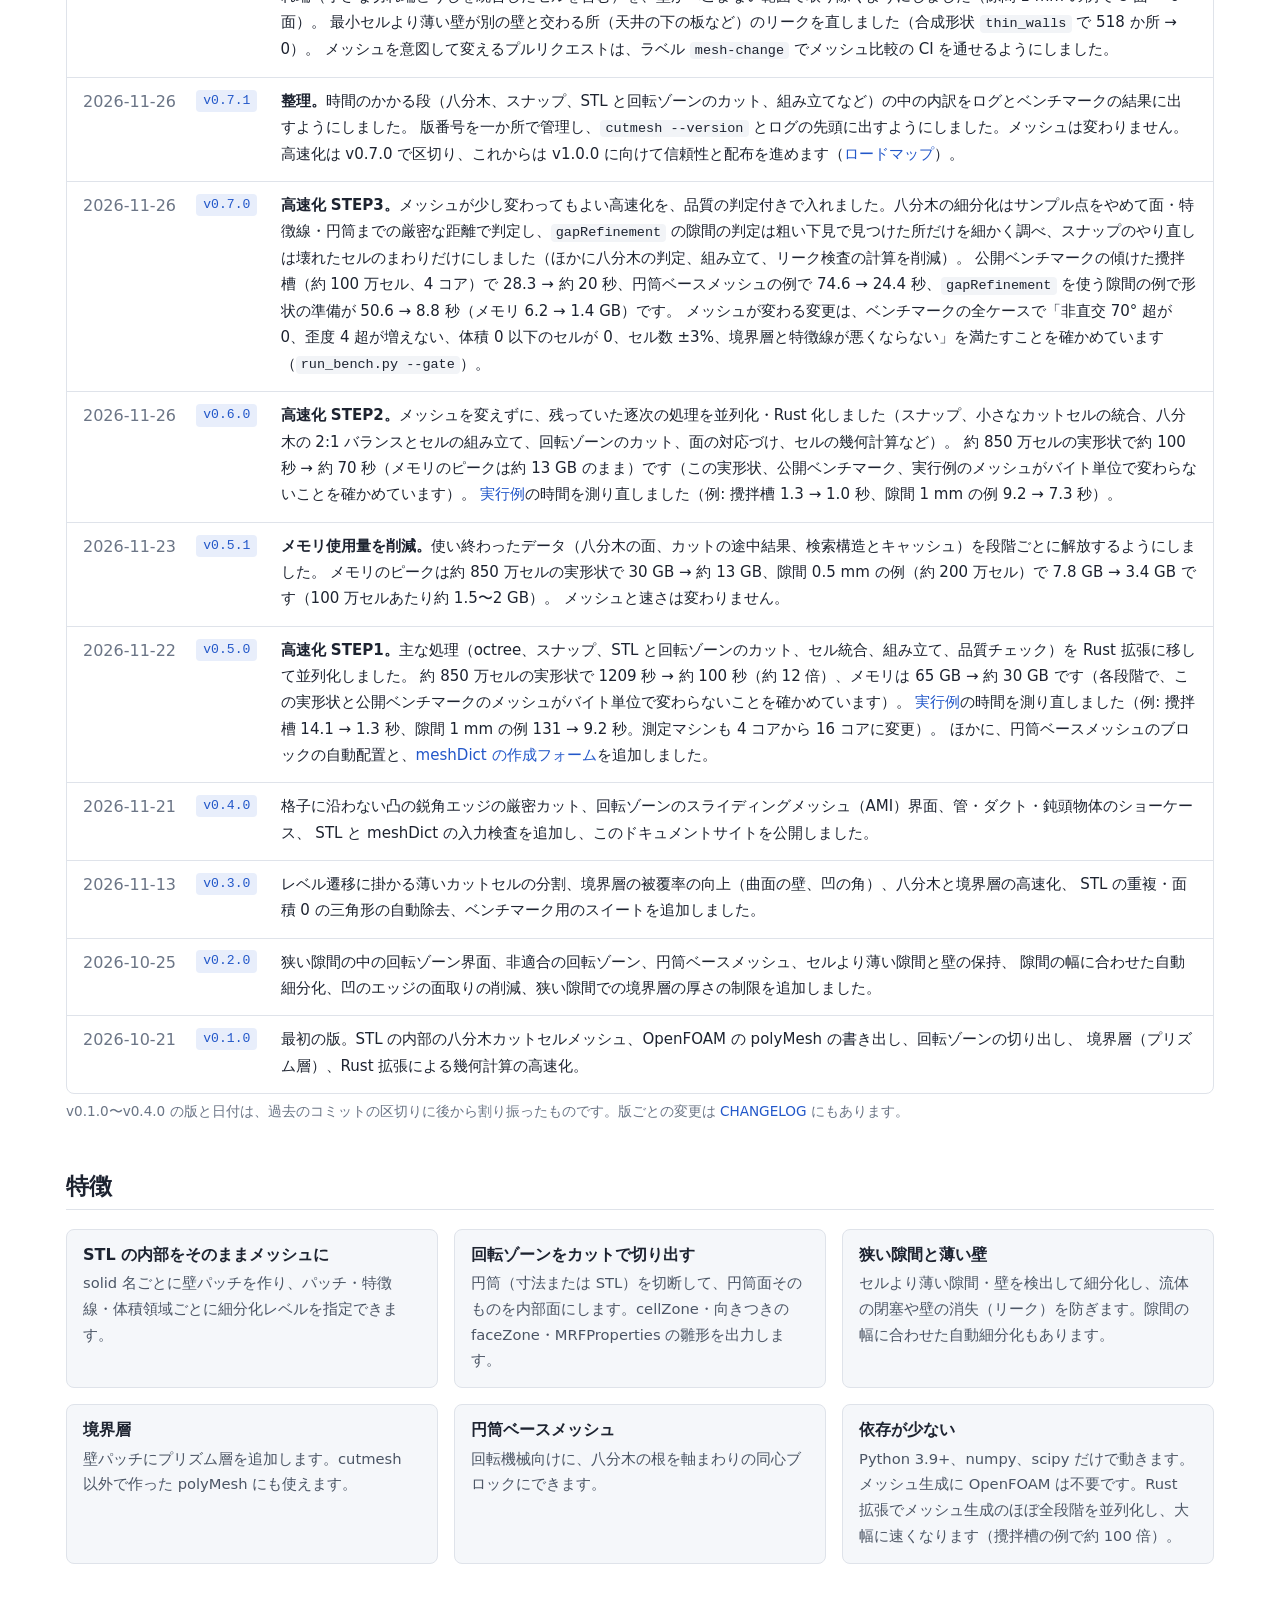
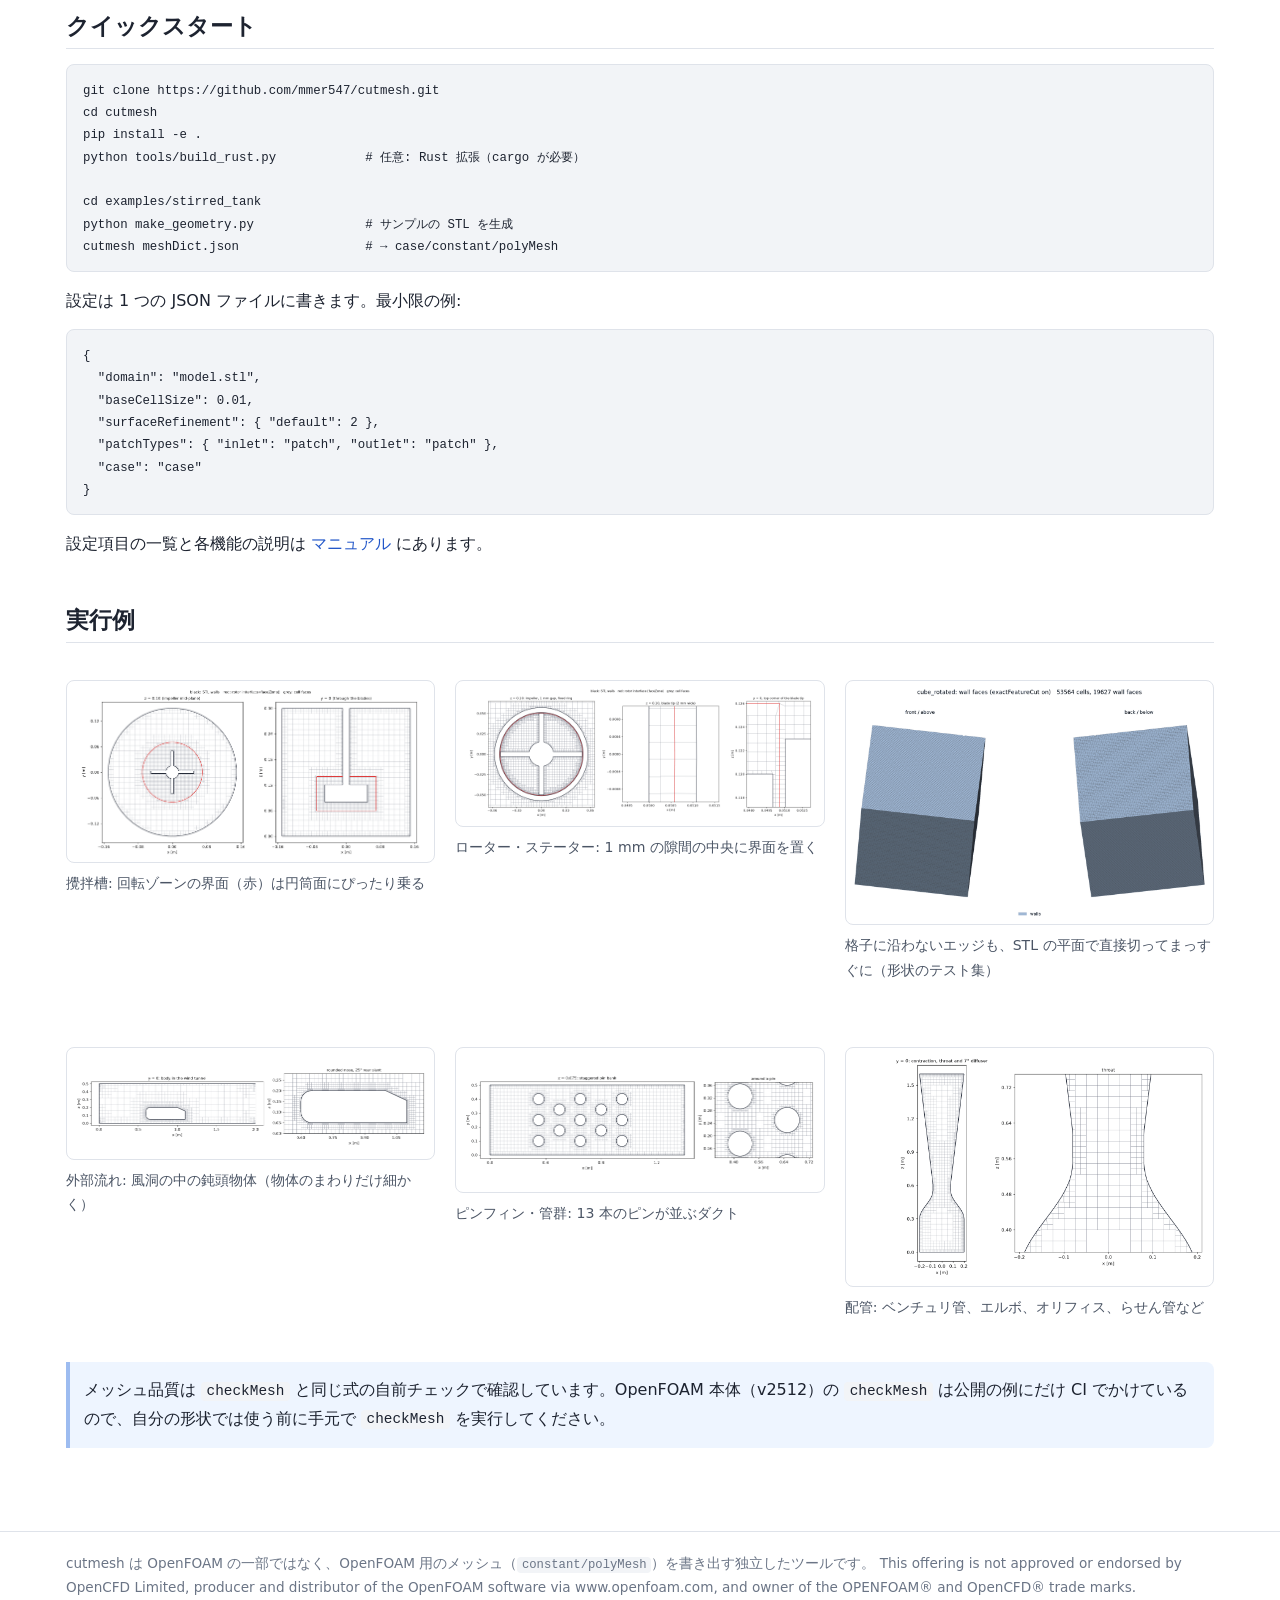
==== commit 33c8b02c: "v1.0.2: version, CHANGELOG and news The size check before meshing and the snapTolerance range (#68, " ====
--- a/docs/index.html
+++ b/docs/index.html
@@ -40,6 +40,10 @@
 
 <h2 id="news">更新情報</h2>
 <ul class="news">
+  <li><time datetime="2026-11-28">2026-11-28</time><span class="ver">v1.0.2</span>
+    <p><strong>無理な設定を早めに知らせる。</strong>v1.0.0 の点検で「調査が要る」とした 2 件です（<a href="https://github.com/mmer547/cutmesh/issues/68">#68</a>）。
+    細分化レベルが決まった時点で、必要なセル数の下限（流体の体積、STL の各面の面積、回転ゾーン、細分化領域から）を見積もり、マシンのメモリに収まらなければメッシュを作る前にエラーで止めます（空きメモリを超えるだけなら警告）。これまでは <code>surfaceRefinement: 30</code> のような設定でメモリを使い果たすまで進んでいました。
+    <code>snapTolerance</code> はベンチマークの 34 例で、既定値 0.3 だけが歪度 4 超の面を出さず、0.1 では 16 例で 1381 面、0.5 では 6 例で 81 面出ました。推奨範囲 0.2〜0.45 をマニュアルに書き、範囲外の値には警告を出します。メッシュは変わりません。</p></li>
   <li><time datetime="2026-11-28">2026-11-28</time><span class="ver">v1.0.1</span>
     <p><strong>不具合の修正。</strong>v1.0.0 の点検で見つかった不具合を直しました（<a href="https://github.com/mmer547/cutmesh/issues/68">#68</a>）。
     スライディングメッシュで作ったケースを MRF の設定で作り直すと、前回の <code>constant/dynamicMeshDict</code> が残り、ゾーンがメッシュの回転と MRF の両方で回っていました。cutmesh が書いた <code>dynamicMeshDict</code> と <code>MRFProperties</code> は、そのメッシュに該当するゾーンがなければ消します（自分で書いたファイルは消さずに警告します）。
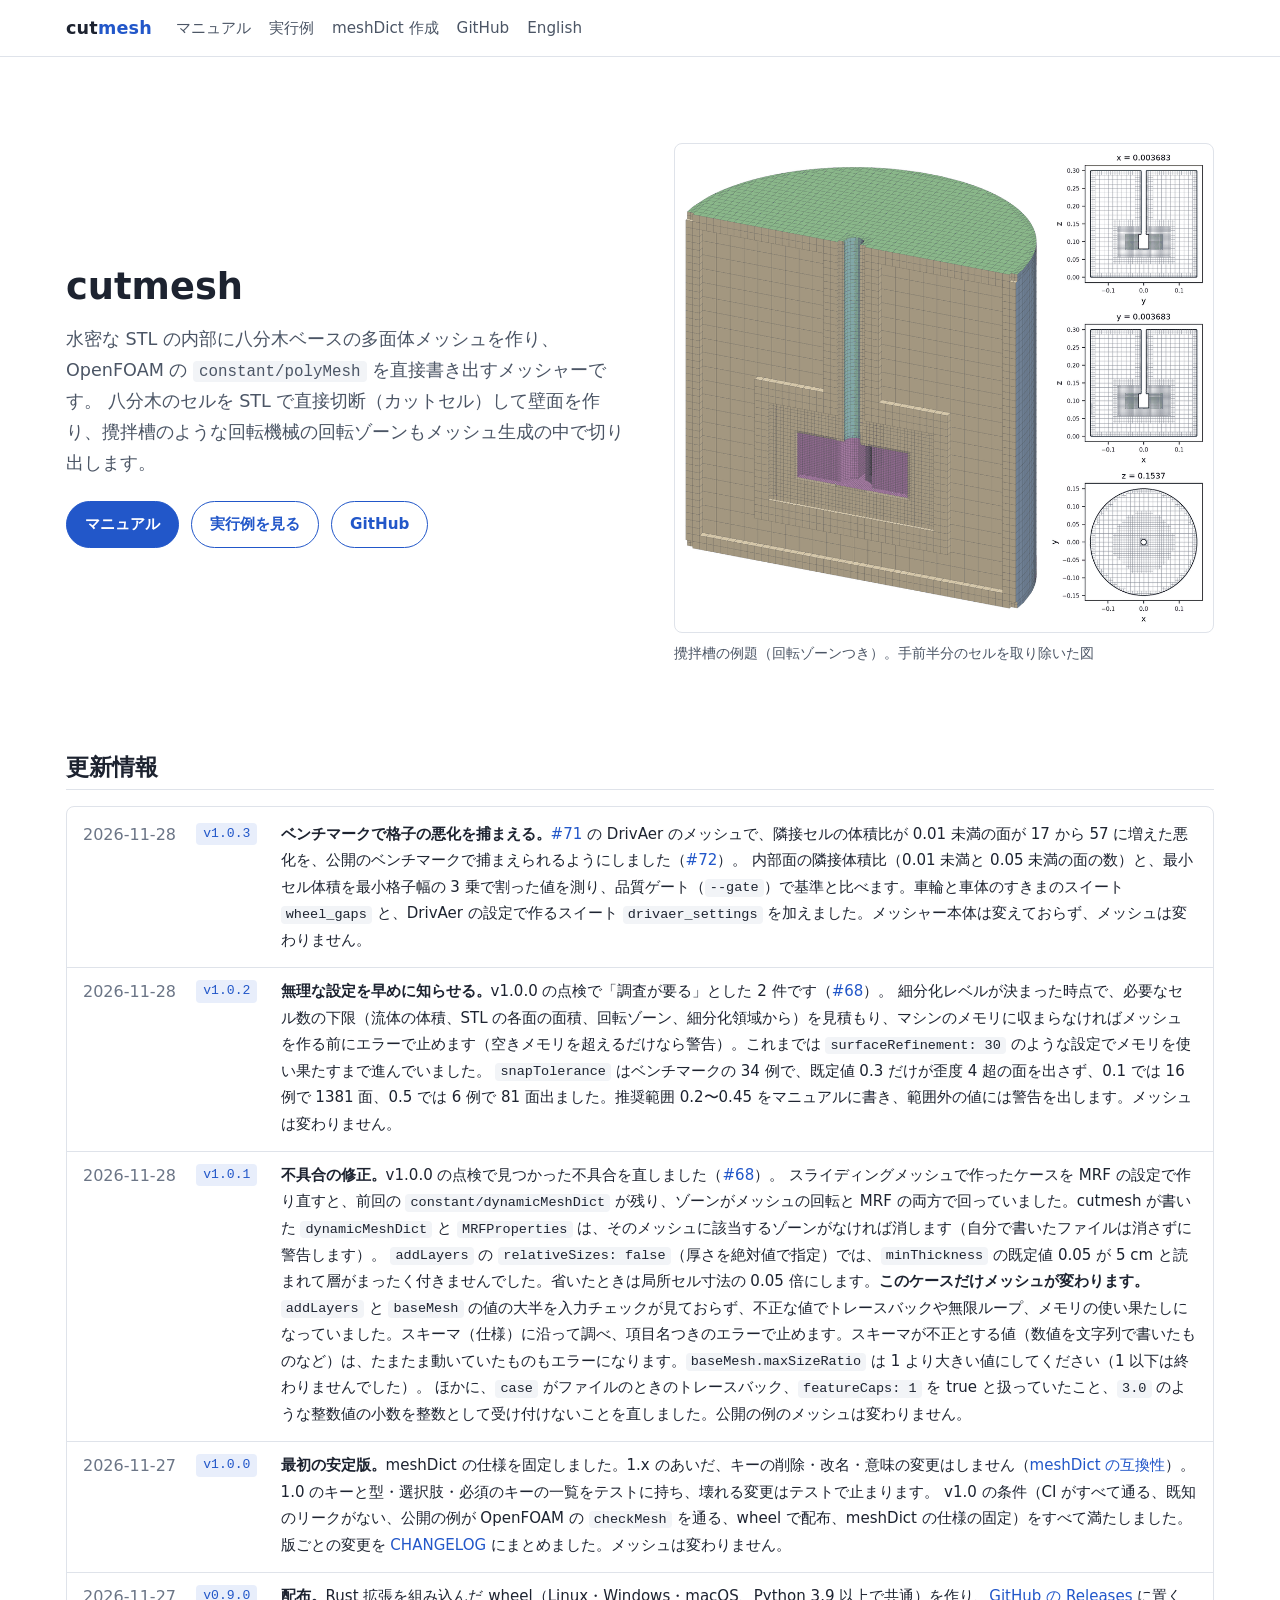
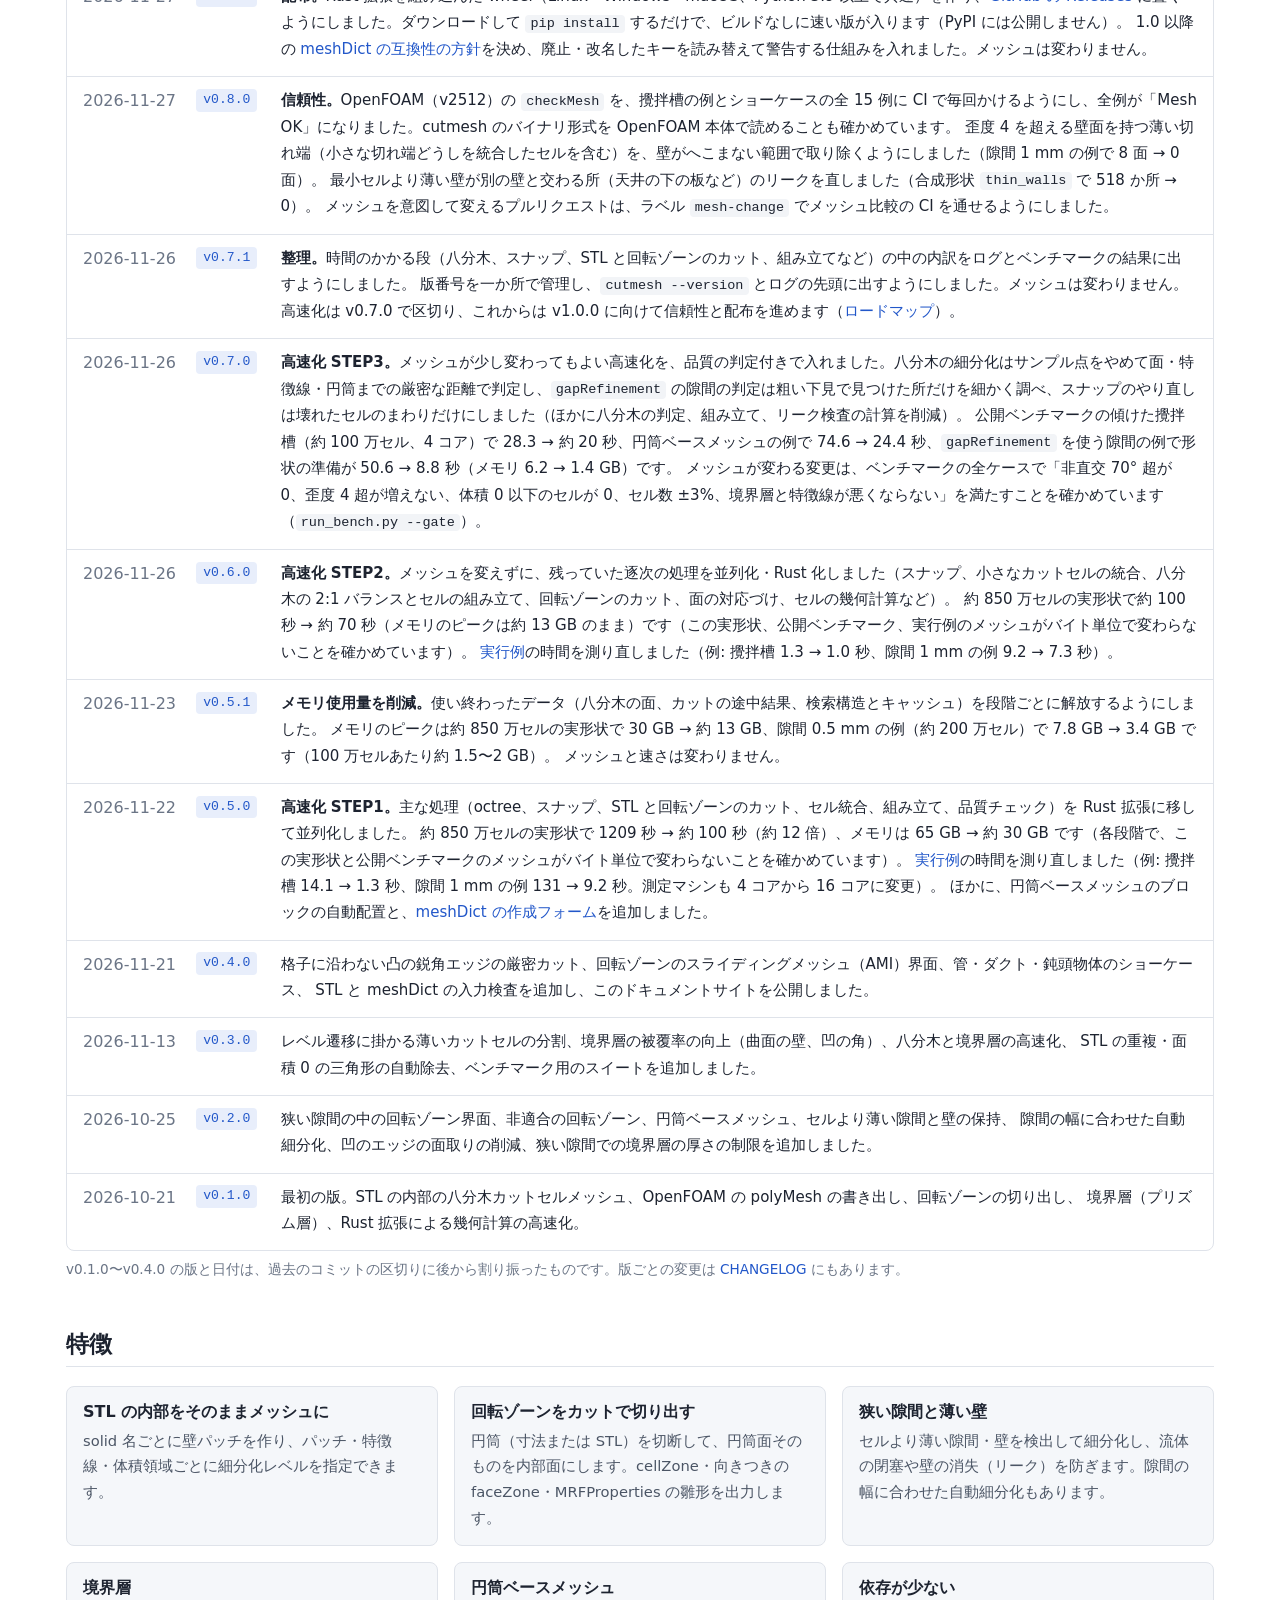
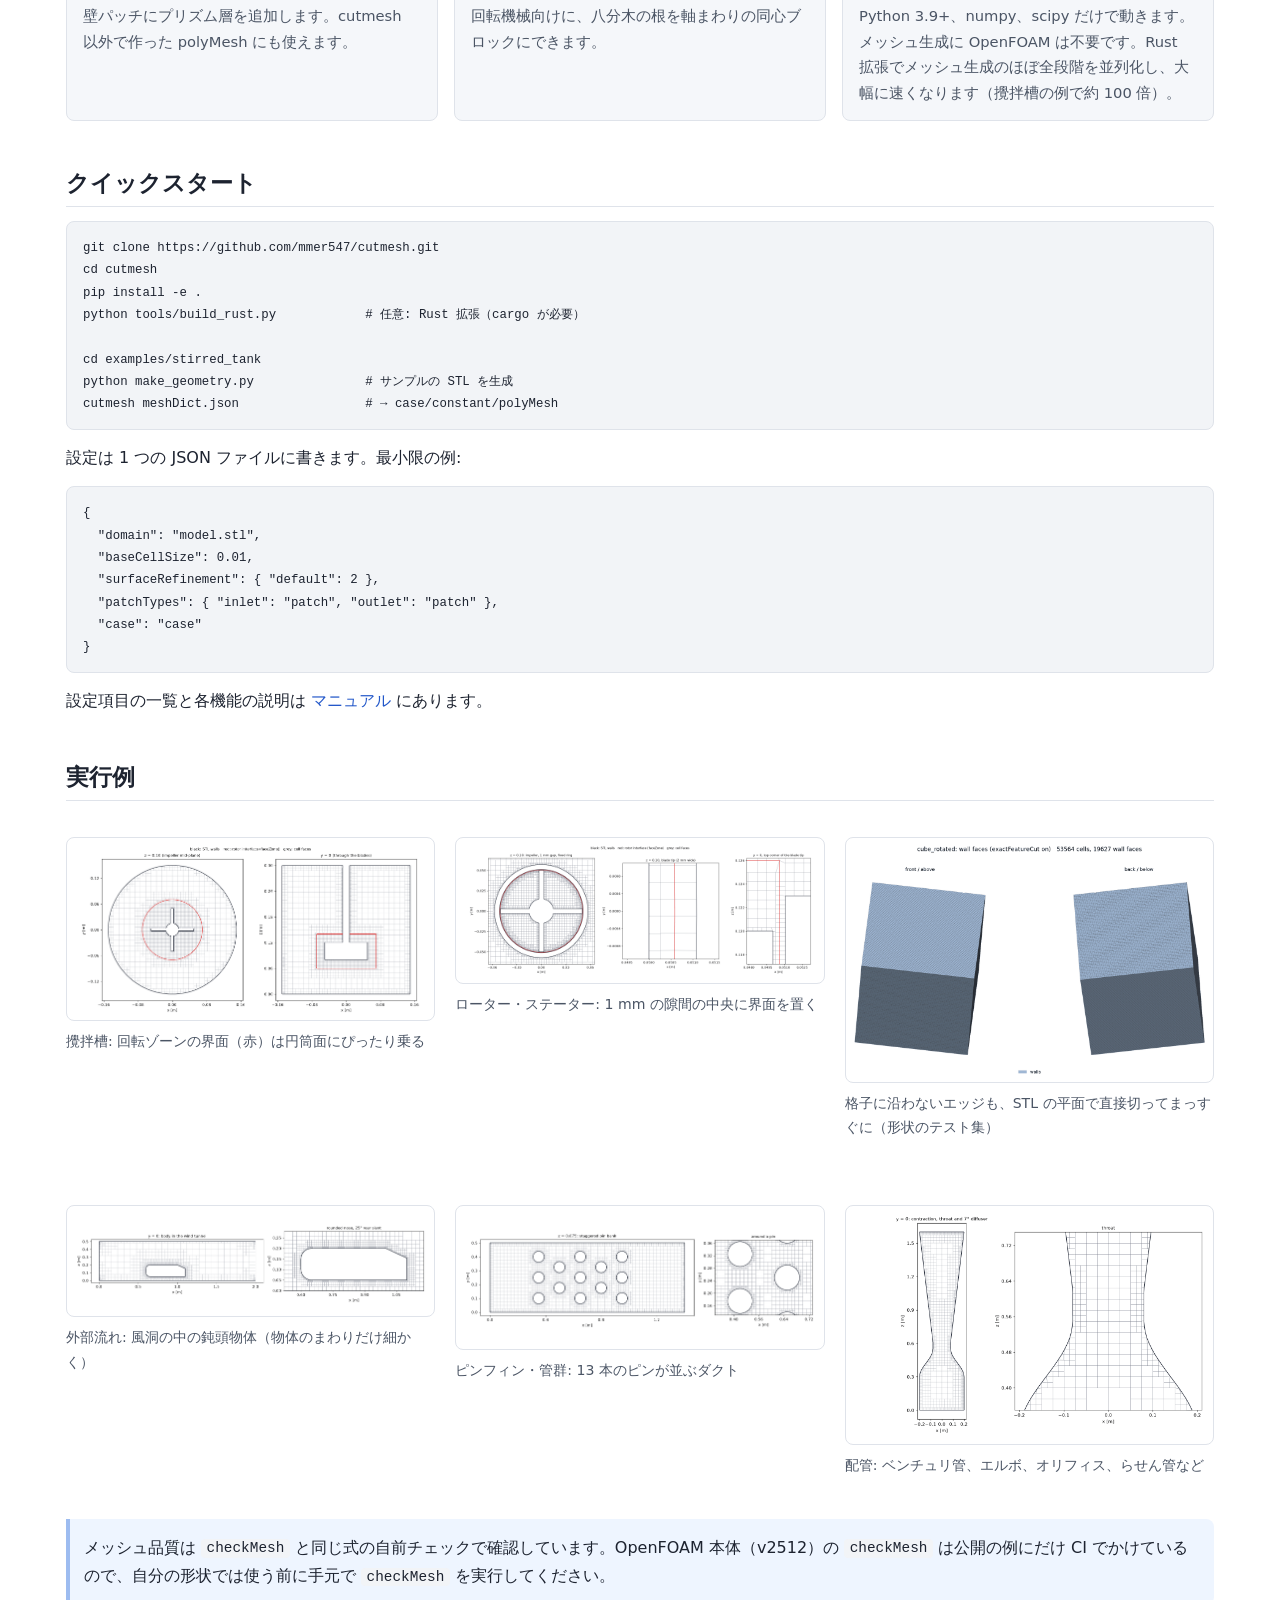
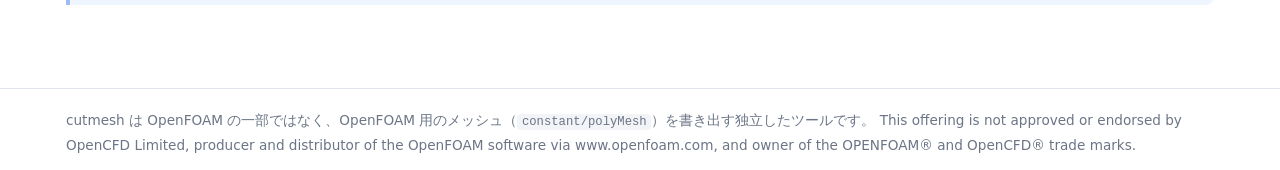
==== commit 552d03d6: "v1.0.3: version, CHANGELOG and news The adjacent volume ratio measures, the quality gate on them and" ====
--- a/docs/index.html
+++ b/docs/index.html
@@ -40,6 +40,9 @@
 
 <h2 id="news">更新情報</h2>
 <ul class="news">
+  <li><time datetime="2026-11-28">2026-11-28</time><span class="ver">v1.0.3</span>
+    <p><strong>ベンチマークで格子の悪化を捕まえる。</strong><a href="https://github.com/mmer547/cutmesh/issues/71">#71</a> の DrivAer のメッシュで、隣接セルの体積比が 0.01 未満の面が 17 から 57 に増えた悪化を、公開のベンチマークで捕まえられるようにしました（<a href="https://github.com/mmer547/cutmesh/pull/72">#72</a>）。
+    内部面の隣接体積比（0.01 未満と 0.05 未満の面の数）と、最小セル体積を最小格子幅の 3 乗で割った値を測り、品質ゲート（<code>--gate</code>）で基準と比べます。車輪と車体のすきまのスイート <code>wheel_gaps</code> と、DrivAer の設定で作るスイート <code>drivaer_settings</code> を加えました。メッシャー本体は変えておらず、メッシュは変わりません。</p></li>
   <li><time datetime="2026-11-28">2026-11-28</time><span class="ver">v1.0.2</span>
     <p><strong>無理な設定を早めに知らせる。</strong>v1.0.0 の点検で「調査が要る」とした 2 件です（<a href="https://github.com/mmer547/cutmesh/issues/68">#68</a>）。
     細分化レベルが決まった時点で、必要なセル数の下限（流体の体積、STL の各面の面積、回転ゾーン、細分化領域から）を見積もり、マシンのメモリに収まらなければメッシュを作る前にエラーで止めます（空きメモリを超えるだけなら警告）。これまでは <code>surfaceRefinement: 30</code> のような設定でメモリを使い果たすまで進んでいました。
